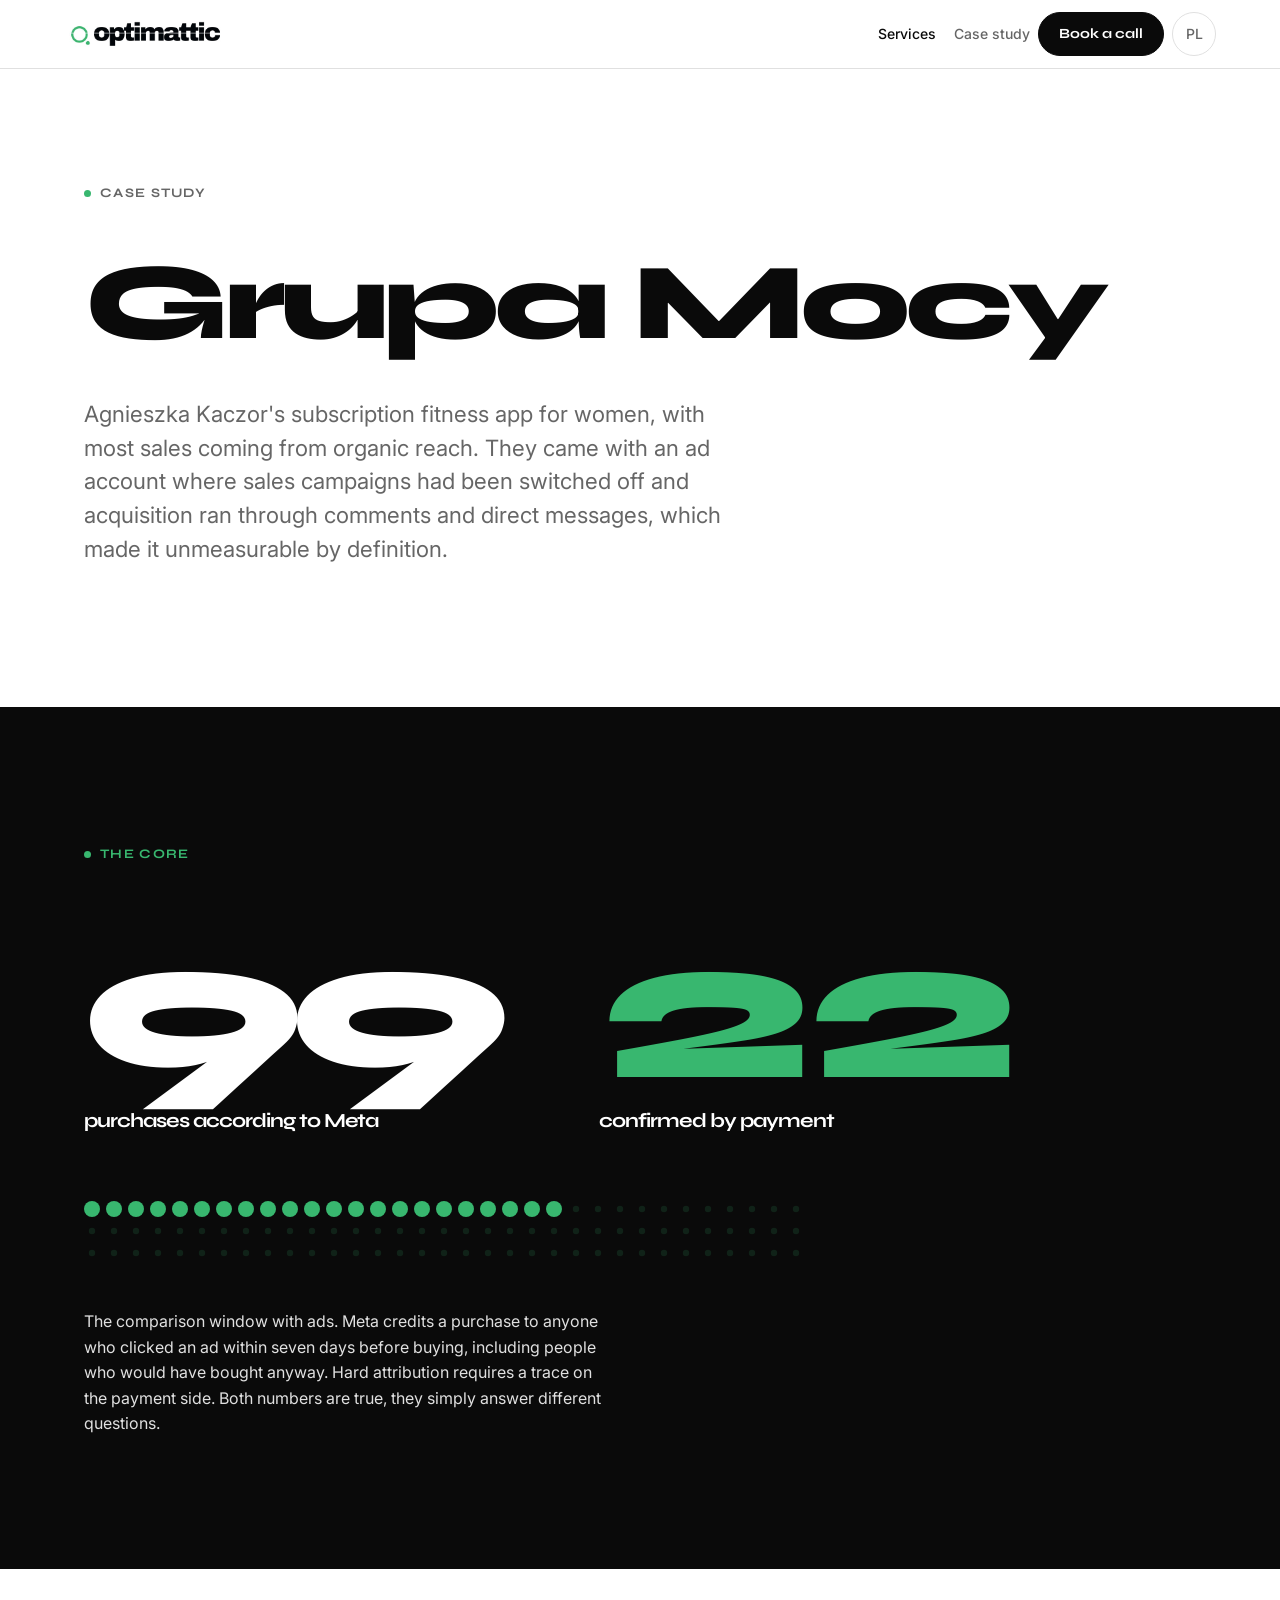
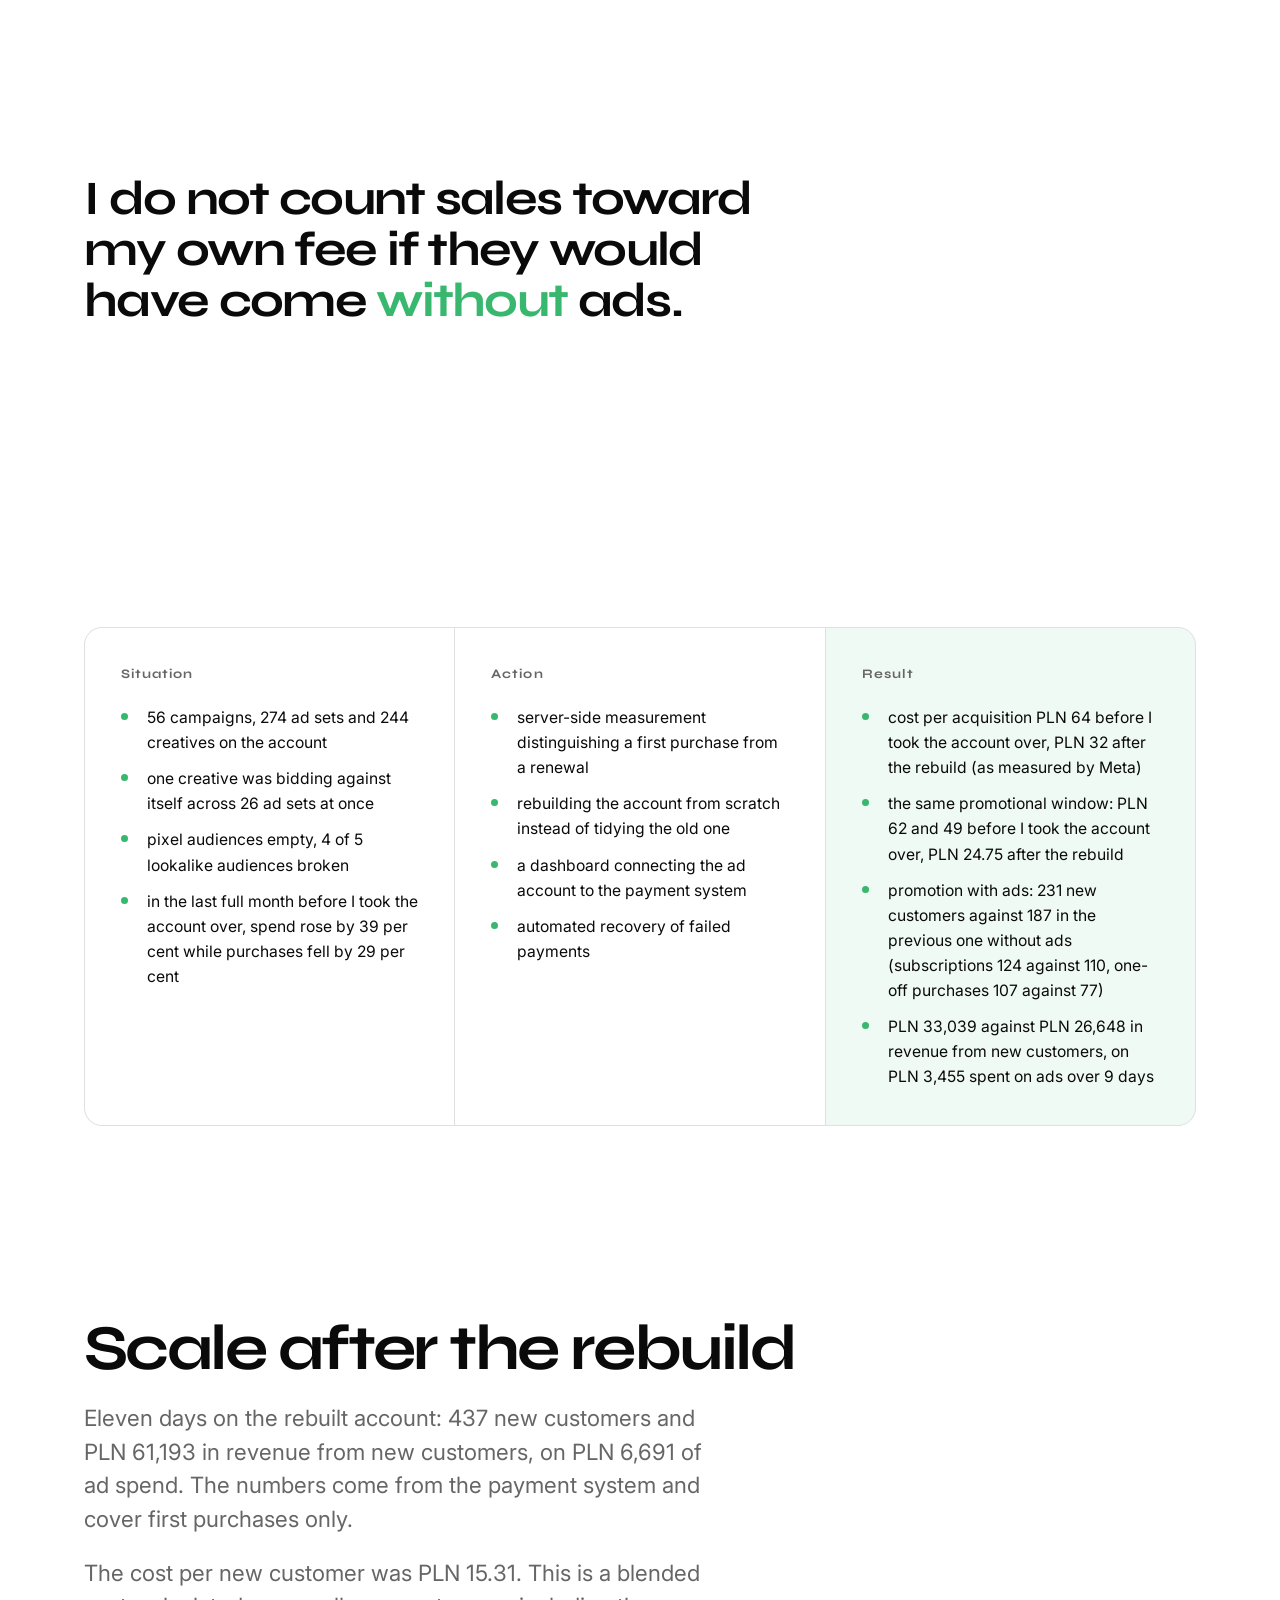
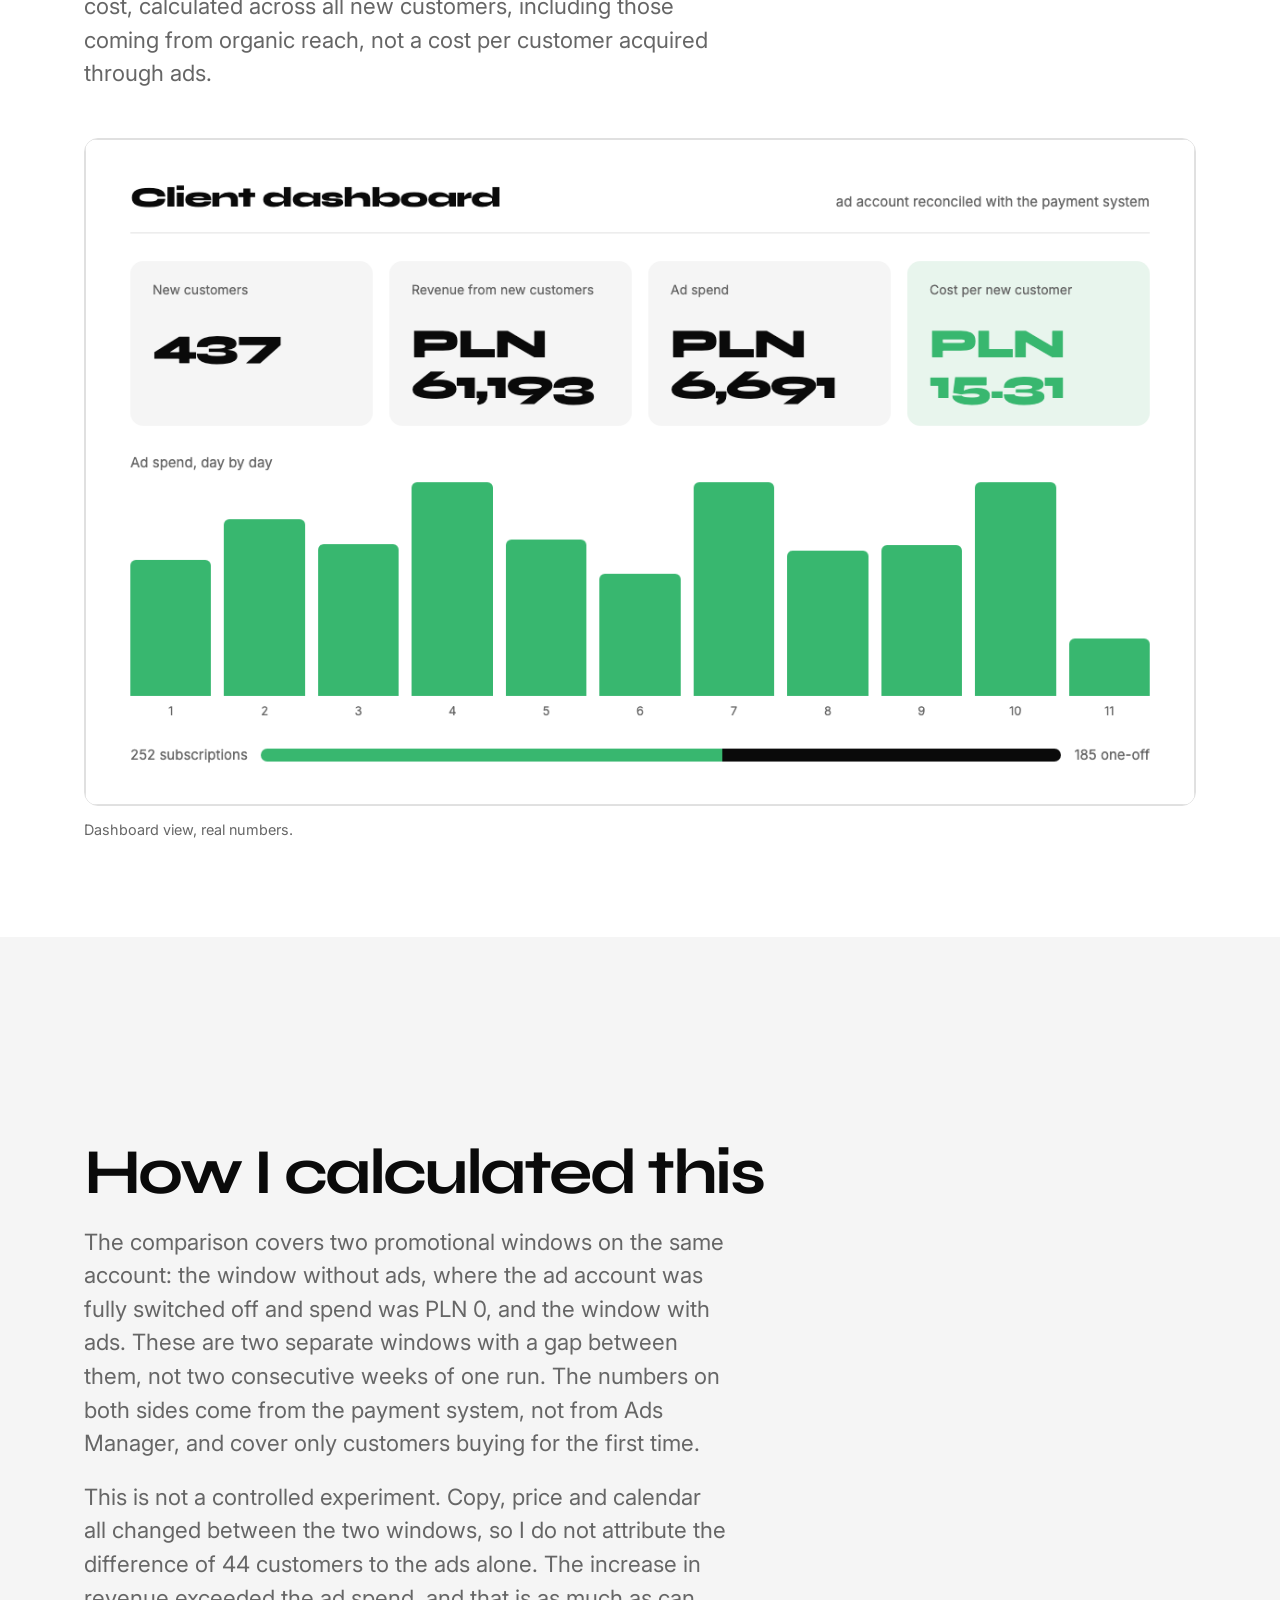
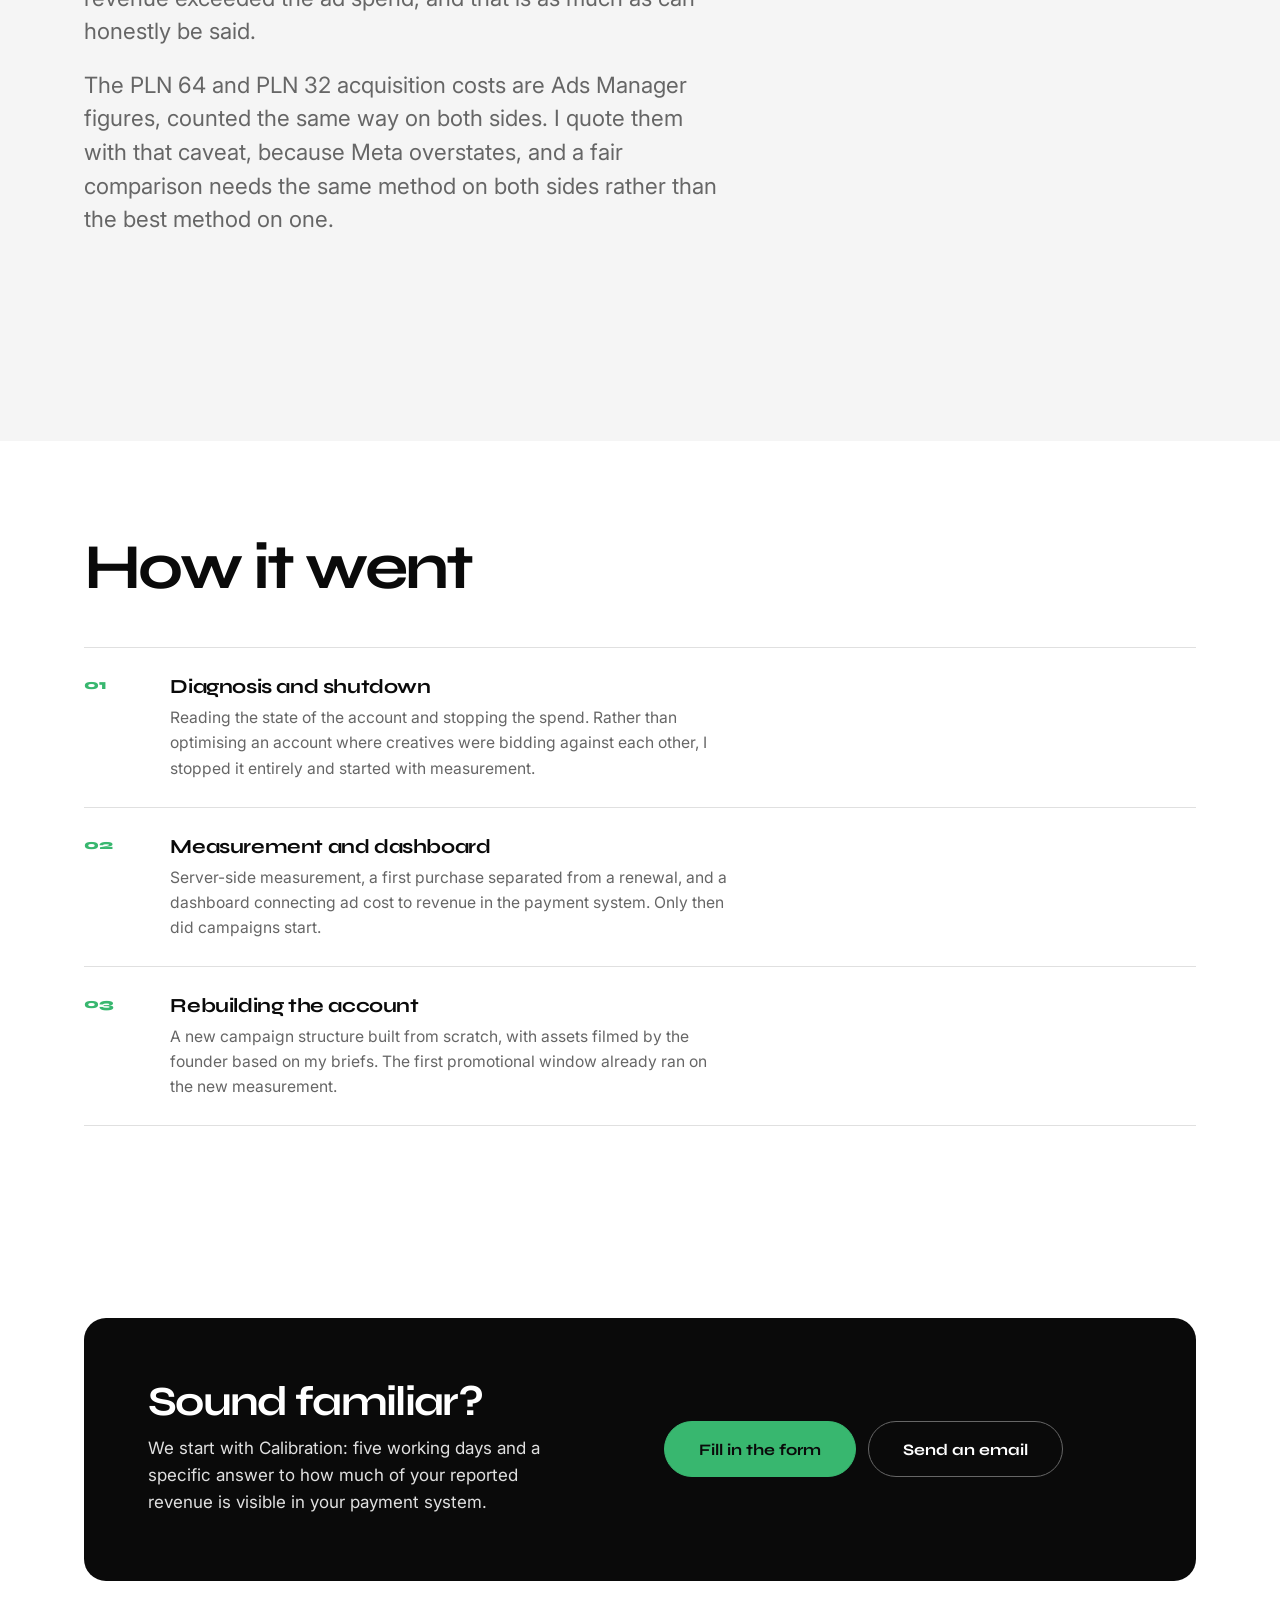
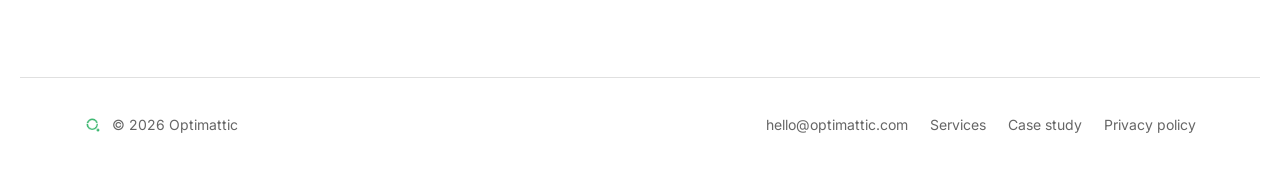
==== case-en.html @ 04482135 "Merge pull request #17 from lukiz5/feat/nawigacja-linki Linki oferty i case study w nawigacji" ====
<!DOCTYPE html>
<html lang="en">
<head>
<meta charset="UTF-8">
<meta name="viewport" content="width=device-width, initial-scale=1, viewport-fit=cover">
<title>Optimattic - case study: Grupa Mocy, Meta ads verified against payments</title>
<meta name="description" content="How measurement and the ad account were rebuilt at Grupa Mocy, and what changed in the numbers.">
<link rel="canonical" href="https://optimattic.com/case-en.html">
<link rel="alternate" hreflang="pl" href="https://optimattic.com/case.html">
<link rel="alternate" hreflang="en" href="https://optimattic.com/case-en.html">
<meta property="og:title" content="Case study: Grupa Mocy">
<meta property="og:description" content="Meta counts a purchase for anyone who clicked an ad within seven days. The budget is set on 99, the decisions on 22.">
<meta property="og:url" content="https://optimattic.com/case-en.html">
<meta property="og:type" content="article">
<meta property="og:image" content="https://optimattic.com/og-en.png">
<meta property="og:image:width" content="1200">
<meta property="og:image:height" content="630">
<meta name="twitter:card" content="summary_large_image">
<link rel="icon" type="image/png" href="favicon.png">
<link rel="apple-touch-icon" href="apple-touch-icon.png">
<link rel="preconnect" href="https://fonts.googleapis.com">
<link rel="preconnect" href="https://fonts.gstatic.com" crossorigin>
<link href="https://fonts.googleapis.com/css2?family=Syne:wght@700;800&family=Inter:wght@400;500&display=swap" rel="stylesheet">
<style>
:root{
  --black:#0A0A0A; --green:#38B76F; --mint:#E8F5ED; --mint-light:#F0FAF4;
  --gray:#666666; --gray-light:#F5F5F5; --white:#FFFFFF; --border:#E0E0E0;
  --pad:clamp(20px,5vw,80px); --max:1240px;
  --dense:clamp(56px,8vw,96px); --quiet:clamp(96px,16vw,220px);
  --ease:cubic-bezier(.22,.61,.36,1);
}
*,*::before,*::after{box-sizing:border-box}
html{scroll-behavior:smooth;-webkit-text-size-adjust:100%}
@media (prefers-reduced-motion:reduce){html{scroll-behavior:auto}}
body{margin:0;background:var(--white);color:var(--black);font-family:'Inter',system-ui,sans-serif;
  font-size:17px;line-height:1.6;-webkit-font-smoothing:antialiased;overflow-x:hidden}
img{max-width:100%;height:auto;display:block}
h1,h2,h3{font-family:'Syne',sans-serif;margin:0;letter-spacing:-.04em}
p,ul,ol{margin:0}
::selection{background:var(--mint)}
:focus-visible{outline:2px solid var(--green);outline-offset:3px;border-radius:2px}
.skip{position:absolute;left:-9999px;top:0;background:var(--black);color:var(--white);padding:12px 20px;z-index:100}
.skip:focus{left:8px;top:8px}

/* ---------- type scale (3 steps only) ---------- */
.t-display{font-family:'Syne',sans-serif;font-weight:800;font-size:clamp(2rem,calc((100vw - 2*var(--pad))/9.9),6.8rem);line-height:.86;letter-spacing:-.05em;overflow-wrap:break-word}
.t-head{font-family:'Syne',sans-serif;font-weight:700;font-size:clamp(2rem,6vw,4rem);line-height:.98;letter-spacing:-.04em}
.t-sub{font-family:'Syne',sans-serif;font-weight:700;font-size:1.25rem;line-height:1.25;letter-spacing:-.02em}
.lead{font-size:clamp(1.1rem,2.4vw,1.4rem);line-height:1.5;max-width:46ch;text-wrap:pretty}
.muted{color:var(--gray)}
.eyebrow{display:inline-flex;align-items:center;gap:9px;font-family:'Syne',sans-serif;font-size:13px;
  font-weight:700;letter-spacing:.1em;text-transform:uppercase;color:var(--gray)}
.eyebrow::before{content:'';width:7px;height:7px;border-radius:50%;background:var(--green);flex:none}

/* ---------- layout ---------- */
.wrap{max-width:var(--max);margin:0 auto;padding-left:var(--pad);padding-right:var(--pad)}
.dense{padding-top:var(--dense);padding-bottom:var(--dense)}
.quiet{padding-top:var(--quiet);padding-bottom:var(--quiet)}
.band-gray{background:var(--gray-light)}
.grid-3{display:grid;gap:1px;background:var(--border);border:1px solid var(--border);border-radius:18px;overflow:hidden;
  grid-template-columns:repeat(auto-fit,minmax(min(100%,280px),1fr))}
.grid-3>*{background:var(--white);padding:clamp(24px,3.2vw,36px)}
.split{display:grid;gap:clamp(32px,6vw,80px);grid-template-columns:repeat(auto-fit,minmax(min(100%,320px),1fr));align-items:start}

/* ---------- nav ---------- */
.nav{position:sticky;top:0;z-index:60;display:flex;align-items:center;justify-content:space-between;gap:12px;
  padding:12px var(--pad);background:rgba(255,255,255,.92);backdrop-filter:blur(6px);border-bottom:1px solid var(--border)}
.nav img{height:26px;width:auto}
.nav__right{display:flex;align-items:center;gap:8px}
.nav__links{display:flex;align-items:center;gap:18px}
.nav__link{color:var(--black);text-decoration:none;font-size:14px;font-weight:500;white-space:nowrap}
.nav__link[aria-current="page"]{color:var(--gray)}
.lang{display:inline-flex;align-items:center;justify-content:center;height:44px;min-width:44px;padding:0 12px;
  border:1px solid var(--border);border-radius:100px;color:var(--gray);text-decoration:none;font-size:14px;font-weight:500;
  transition:transform .25s var(--ease),opacity .25s var(--ease)}
.lang:hover{color:var(--black);transform:translateY(-1px)}

/* ---------- buttons (one motion pattern: translateY + opacity) ---------- */
.btn{display:inline-flex;align-items:center;justify-content:center;height:56px;padding:0 34px;border:1px solid var(--black);
  border-radius:100px;background:var(--black);color:var(--white);text-decoration:none;cursor:pointer;
  font-family:'Syne',sans-serif;font-weight:700;font-size:16px;
  transition:transform .25s var(--ease),opacity .25s var(--ease),background-color .25s var(--ease),border-color .25s var(--ease),color .25s var(--ease)}
.btn:hover{background:var(--green);border-color:var(--green);color:var(--black);transform:translateY(-2px)}
.btn:active{transform:translateY(0)}
.btn--sm{height:44px;padding:0 20px;font-size:14px}
.btn--ghost{background:transparent;color:var(--black);border-color:var(--border)}
.btn--ghost:hover{background:transparent;color:var(--black);border-color:var(--black)}
.btn--onDark{background:var(--green);border-color:var(--green);color:var(--black)}
.btn--onDark:hover{background:var(--white);border-color:var(--white);color:var(--black)}
.btn--outlineDark{background:transparent;color:var(--white);border-color:var(--gray)}
.btn--outlineDark:hover{background:transparent;color:var(--white);border-color:var(--white)}
.btn-row{display:flex;flex-wrap:wrap;gap:12px}
.textlink{display:inline-flex;align-items:center;gap:8px;color:var(--black);text-decoration:none;font-family:'Syne',sans-serif;
  font-weight:700;font-size:15px;border-bottom:2px solid var(--green);padding-bottom:3px;
  transition:transform .25s var(--ease),opacity .25s var(--ease)}
.textlink:hover{transform:translateY(-2px)}
.textlink--onDark{color:var(--white)}

/* ---------- hero ---------- */
.hero{padding-top:clamp(40px,8.5vw,110px);padding-bottom:clamp(38px,7vw,96px)}
.hero .eyebrow{margin-bottom:clamp(28px,5vw,52px)}
.hero h1{max-width:13ch;margin-bottom:clamp(28px,5vw,48px)}
.hero h1 em{font-style:normal;color:var(--green)}
.hero .lead{margin-bottom:clamp(32px,5vw,52px)}

/* ---------- SIGNATURE MOMENT ---------- */
.signal{background:var(--black);color:var(--white);padding-top:clamp(72px,11vw,132px);padding-bottom:clamp(72px,11vw,132px)}
.signal__eyebrow{margin-bottom:clamp(36px,6vw,64px);color:var(--green)}
.signal__row{display:grid;grid-template-columns:1fr;gap:clamp(28px,5vw,56px);align-items:end;margin-bottom:clamp(40px,6vw,64px)}
@media (min-width:760px){.signal__row{grid-template-columns:auto auto;justify-content:start;gap:clamp(48px,8vw,120px)}}
.signal__row>span{display:block}
.signal__num{display:block;font-family:'Syne',sans-serif;font-weight:800;font-size:clamp(5rem,18vw,13rem);line-height:.78;letter-spacing:-.06em;
  font-variant-numeric:tabular-nums}
.signal__num--kept{color:var(--green)}
.signal__label{display:block;font-size:clamp(1rem,2.2vw,1.25rem);color:var(--white);margin-top:14px;max-width:20ch}
.signal__minus{font-family:'Syne',sans-serif;font-weight:700;font-size:clamp(1.5rem,4vw,2.5rem);color:var(--green);
  letter-spacing:-.03em;padding-bottom:clamp(8px,2vw,22px);white-space:nowrap}
.dots{display:grid;grid-template-columns:repeat(11,1fr);gap:clamp(6px,1.4vw,14px);max-width:640px;margin-bottom:clamp(32px,5vw,48px)}
@media (min-width:760px){.dots{grid-template-columns:repeat(33,1fr);gap:6px;max-width:720px}}
.dot{aspect-ratio:1;border-radius:50%;background:var(--green);
  transition:opacity .55s var(--ease),transform .55s var(--ease);transition-delay:calc(var(--i)*7ms)}
.dot--lost{opacity:.14;transform:scale(.4)}
.signal__note{color:var(--border);font-size:1rem;max-width:52ch}
/* JS start state - page without JS shows the end state */
.signal.is-armed .dot--lost{opacity:1;transform:scale(1)}
.signal.is-armed .signal__kept,.signal.is-armed .signal__minus{opacity:0;transform:translateY(10px)}
.signal__kept,.signal__minus{transition:opacity .5s var(--ease) .35s,transform .5s var(--ease) .35s}
@media (prefers-reduced-motion:reduce){
  .dot,.signal__kept,.signal__minus,.reveal{transition:none!important}
  .signal.is-armed .dot--lost{opacity:.14;transform:scale(.4)}
  .signal.is-armed .signal__kept,.signal.is-armed .signal__minus{opacity:1;transform:none}
}

/* ---------- reveal (single pattern, whole page) ---------- */
.reveal{transition:opacity .5s var(--ease),transform .5s var(--ease)}
.js .reveal.is-armed{opacity:0;transform:translateY(14px)}

/* ---------- statement ---------- */
.statement{font-family:'Syne',sans-serif;font-weight:700;font-size:clamp(1.6rem,4.6vw,3rem);line-height:1.06;
  letter-spacing:-.035em;max-width:20ch}
.statement em{font-style:normal;color:var(--green)}

/* ---------- cards + lists ---------- */
.card__num{font-family:'Syne',sans-serif;font-weight:700;font-size:13px;color:var(--gray);margin-bottom:20px;letter-spacing:.08em}
.card .t-sub{margin-bottom:10px}
.card p{color:var(--gray);font-size:.98rem;margin-bottom:20px}
.card--mint{background:var(--mint-light)!important}
.list{list-style:none;padding:0;display:grid;gap:11px}
.list li{display:grid;grid-template-columns:15px 1fr;gap:11px;align-items:start;font-size:.98rem}
.list li::before{content:'';width:7px;height:7px;border-radius:50%;background:var(--green);margin-top:8px}
.list--muted li{color:var(--gray)}
.list--muted li::before{width:9px;height:1px;border-radius:0;background:var(--gray);margin-top:12px}
.list--lg li{font-size:1.05rem}

/* ---------- steps ---------- */
.steps{list-style:none;padding:0}
.steps li{display:grid;grid-template-columns:48px 1fr;gap:clamp(14px,3vw,40px);padding:26px 0;border-top:1px solid var(--border)}
.steps li:last-child{border-bottom:1px solid var(--border)}
.steps__num{font-family:'Syne',sans-serif;font-weight:800;font-size:14px;color:var(--green)}
.steps h3{margin-bottom:6px}
.steps p{color:var(--gray);font-size:.98rem;max-width:56ch}

/* ---------- form ---------- */
.form{display:grid;gap:18px;max-width:660px}
@media (min-width:720px){.form{grid-template-columns:1fr 1fr}.form .field--full,.form .form-foot{grid-column:1/-1}}
.field{display:grid;gap:8px}
.field label{font-family:'Syne',sans-serif;font-weight:700;font-size:14px}
.field input,.field select,.field textarea{width:100%;border:1px solid var(--border);border-radius:12px;background:var(--white);
  color:var(--black);font-family:'Inter',sans-serif;font-size:16px;
  transition:border-color .25s var(--ease),box-shadow .25s var(--ease)}
.field input,.field select{height:56px;padding:0 16px}
.field select{appearance:none;
  background-image:linear-gradient(45deg,transparent 50%,var(--black) 50%),linear-gradient(135deg,var(--black) 50%,transparent 50%);
  background-position:calc(100% - 21px) 25px,calc(100% - 16px) 25px;background-size:5px 5px,5px 5px;background-repeat:no-repeat}
.field textarea{padding:15px 16px;min-height:112px;resize:vertical}
.field input:focus,.field select:focus,.field textarea:focus{outline:none;border-color:var(--green);box-shadow:0 0 0 3px var(--mint)}
.form-foot{display:flex;flex-wrap:wrap;align-items:center;gap:16px}
.form-status{font-size:14px;color:var(--gray);margin:0}
.form-status.ok{color:var(--green)}
.form-status.err{color:var(--black);font-weight:500}

/* ---------- CTA band ---------- */
.cta{background:var(--black);color:var(--white);border-radius:22px;padding:clamp(32px,6vw,64px);
  display:grid;gap:clamp(24px,4vw,48px);grid-template-columns:repeat(auto-fit,minmax(min(100%,280px),1fr));align-items:center}
.cta p{color:var(--border);max-width:38ch}

/* ---------- footer ---------- */
.footer{border-top:1px solid var(--border);padding:36px var(--pad);display:flex;flex-wrap:wrap;gap:18px;
  justify-content:space-between;align-items:center;max-width:var(--max);margin:0 auto}
.footer__brand{display:flex;align-items:center;gap:10px}
.footer img{height:18px}
.footer span,.footer a{font-size:14px;color:var(--gray)}
.footer a{text-decoration:none;transition:transform .25s var(--ease),opacity .25s var(--ease)}
.footer a:hover{color:var(--black)}
.footer__links{display:flex;flex-wrap:wrap;gap:22px}

@media (max-width:600px){.btn{width:100%}.btn--sm,.btn-row .btn{width:auto}.form-foot .btn{width:100%}}
@media (max-width:600px){.nav{padding-left:12px;padding-right:12px;gap:6px}.nav img{height:24px}.nav__right{gap:6px}.nav__links{gap:12px}.nav__right>.btn--sm{display:none}}

/* ---------- fork (moment wyboru) ---------- */
.fork{position:relative}
.fork__stem{width:2px;height:44px;background:var(--border);margin:0 0 0 22px}
.fork__paths{display:grid;gap:24px;grid-template-columns:1fr}
.fork__path{position:relative;padding:26px 26px 26px 26px;border:1px solid var(--border);border-radius:18px;background:var(--white)}
.fork__path::before{content:'';position:absolute;left:22px;top:-24px;width:2px;height:24px;background:var(--border)}
.fork__path--b::before{background:var(--green)}
.fork__node{display:inline-flex;align-items:center;justify-content:center;width:34px;height:34px;border-radius:50%;
  background:var(--black);color:var(--white);font-family:'Syne',sans-serif;font-weight:800;font-size:14px;margin-bottom:16px}
.fork__path--b .fork__node{background:var(--green);color:var(--black)}
@media (min-width:820px){
  .fork__stem{margin:0 auto;height:56px}
  .fork__paths{grid-template-columns:1fr 1fr;gap:64px;position:relative}
  .fork__paths::before{content:'';position:absolute;top:-28px;left:25%;right:25%;height:2px;background:var(--border)}
  .fork__path{padding:34px}
  .fork__path::before{left:50%;transform:translateX(-50%);top:-28px;height:28px}
}
</style>
<script defer src="https://cloud.umami.is/script.js" data-website-id="dafa0028-72b2-44c8-8e10-4a8a624410fc"></script>
</head>
<body>
<a class="skip" href="#main">Skip to content</a>
<header class="nav">
  <a href="en.html" aria-label="Optimattic - home"><img src="logo.png" alt="Optimattic" width="500" height="80"></a>
  <div class="nav__right">
    <div class="nav__links"><a class="nav__link" href="marketing-en.html">Services</a><span class="nav__link" aria-current="page">Case study</span></div>
    <a class="btn btn--sm" href="marketing-en.html#kontakt">Book a call</a>
    <a class="lang" href="case.html" hreflang="pl" aria-label="Wersja polska">PL</a>
  </div>
</header>
<main id="main">

<section class="wrap hero">
  <p class="eyebrow">Case study</p>
  <h1 class="t-display">Grupa Mocy</h1>
  <p class="lead muted">Agnieszka Kaczor's subscription fitness app for women, with most sales coming from organic reach. They came with an ad account where sales campaigns had been switched off and acquisition ran through comments and direct messages, which made it unmeasurable by definition.</p>
</section>


<section class="signal" id="pomiar" aria-labelledby="signal-title">
  <div class="wrap">
    <div class="eyebrow signal__eyebrow">The core</div>
    <h2 id="signal-title" class="signal__row">
      <span>
        <span class="signal__num">99</span>
        <span class="signal__label">purchases according to Meta</span>
      </span>
      <span class="signal__kept">
        <span class="signal__num signal__num--kept">22</span>
        <span class="signal__label">confirmed by payment</span>
      </span>
    </h2>
    <div class="dots" role="img" aria-label="99 purchases according to Meta, of which 22 confirmed by payment"><span class="dot" style="--i:0"></span><span class="dot" style="--i:0"></span><span class="dot" style="--i:0"></span><span class="dot" style="--i:0"></span><span class="dot" style="--i:0"></span><span class="dot" style="--i:0"></span><span class="dot" style="--i:0"></span><span class="dot" style="--i:0"></span><span class="dot" style="--i:0"></span><span class="dot" style="--i:0"></span><span class="dot" style="--i:0"></span><span class="dot" style="--i:0"></span><span class="dot" style="--i:0"></span><span class="dot" style="--i:0"></span><span class="dot" style="--i:0"></span><span class="dot" style="--i:0"></span><span class="dot" style="--i:0"></span><span class="dot" style="--i:0"></span><span class="dot" style="--i:0"></span><span class="dot" style="--i:0"></span><span class="dot" style="--i:0"></span><span class="dot" style="--i:0"></span><span class="dot dot--lost" style="--i:0"></span><span class="dot dot--lost" style="--i:1"></span><span class="dot dot--lost" style="--i:2"></span><span class="dot dot--lost" style="--i:3"></span><span class="dot dot--lost" style="--i:4"></span><span class="dot dot--lost" style="--i:5"></span><span class="dot dot--lost" style="--i:6"></span><span class="dot dot--lost" style="--i:7"></span><span class="dot dot--lost" style="--i:8"></span><span class="dot dot--lost" style="--i:9"></span><span class="dot dot--lost" style="--i:10"></span><span class="dot dot--lost" style="--i:11"></span><span class="dot dot--lost" style="--i:12"></span><span class="dot dot--lost" style="--i:13"></span><span class="dot dot--lost" style="--i:14"></span><span class="dot dot--lost" style="--i:15"></span><span class="dot dot--lost" style="--i:16"></span><span class="dot dot--lost" style="--i:17"></span><span class="dot dot--lost" style="--i:18"></span><span class="dot dot--lost" style="--i:19"></span><span class="dot dot--lost" style="--i:20"></span><span class="dot dot--lost" style="--i:21"></span><span class="dot dot--lost" style="--i:22"></span><span class="dot dot--lost" style="--i:23"></span><span class="dot dot--lost" style="--i:24"></span><span class="dot dot--lost" style="--i:25"></span><span class="dot dot--lost" style="--i:26"></span><span class="dot dot--lost" style="--i:27"></span><span class="dot dot--lost" style="--i:28"></span><span class="dot dot--lost" style="--i:29"></span><span class="dot dot--lost" style="--i:30"></span><span class="dot dot--lost" style="--i:31"></span><span class="dot dot--lost" style="--i:32"></span><span class="dot dot--lost" style="--i:33"></span><span class="dot dot--lost" style="--i:34"></span><span class="dot dot--lost" style="--i:35"></span><span class="dot dot--lost" style="--i:36"></span><span class="dot dot--lost" style="--i:37"></span><span class="dot dot--lost" style="--i:38"></span><span class="dot dot--lost" style="--i:39"></span><span class="dot dot--lost" style="--i:40"></span><span class="dot dot--lost" style="--i:41"></span><span class="dot dot--lost" style="--i:42"></span><span class="dot dot--lost" style="--i:43"></span><span class="dot dot--lost" style="--i:44"></span><span class="dot dot--lost" style="--i:45"></span><span class="dot dot--lost" style="--i:46"></span><span class="dot dot--lost" style="--i:47"></span><span class="dot dot--lost" style="--i:48"></span><span class="dot dot--lost" style="--i:49"></span><span class="dot dot--lost" style="--i:50"></span><span class="dot dot--lost" style="--i:51"></span><span class="dot dot--lost" style="--i:52"></span><span class="dot dot--lost" style="--i:53"></span><span class="dot dot--lost" style="--i:54"></span><span class="dot dot--lost" style="--i:55"></span><span class="dot dot--lost" style="--i:56"></span><span class="dot dot--lost" style="--i:57"></span><span class="dot dot--lost" style="--i:58"></span><span class="dot dot--lost" style="--i:59"></span><span class="dot dot--lost" style="--i:60"></span><span class="dot dot--lost" style="--i:61"></span><span class="dot dot--lost" style="--i:62"></span><span class="dot dot--lost" style="--i:63"></span><span class="dot dot--lost" style="--i:64"></span><span class="dot dot--lost" style="--i:65"></span><span class="dot dot--lost" style="--i:66"></span><span class="dot dot--lost" style="--i:67"></span><span class="dot dot--lost" style="--i:68"></span><span class="dot dot--lost" style="--i:69"></span><span class="dot dot--lost" style="--i:70"></span><span class="dot dot--lost" style="--i:71"></span><span class="dot dot--lost" style="--i:72"></span><span class="dot dot--lost" style="--i:73"></span><span class="dot dot--lost" style="--i:74"></span><span class="dot dot--lost" style="--i:75"></span><span class="dot dot--lost" style="--i:76"></span></div>
    <p class="signal__note">The comparison window with ads. Meta credits a purchase to anyone who clicked an ad within seven days before buying, including people who would have bought anyway. Hard attribution requires a trace on the payment side. Both numbers are true, they simply answer different questions.</p>
  </div>
</section>

<section class="wrap quiet reveal">
  <p class="statement">I do not count sales toward my own fee if they would have come <em>without</em> ads.</p>
</section>

<section class="wrap dense reveal">
  <div class="grid-3">
    <div class="card"><div class="card__num">Situation</div><ul class="list"><li>56 campaigns, 274 ad sets and 244 creatives on the account</li><li>one creative was bidding against itself across 26 ad sets at once</li><li>pixel audiences empty, 4 of 5 lookalike audiences broken</li><li>in the last full month before I took the account over, spend rose by 39 per cent while purchases fell by 29 per cent</li></ul></div>
    <div class="card"><div class="card__num">Action</div><ul class="list"><li>server-side measurement distinguishing a first purchase from a renewal</li><li>rebuilding the account from scratch instead of tidying the old one</li><li>a dashboard connecting the ad account to the payment system</li><li>automated recovery of failed payments</li></ul></div>
    <div class="card card--mint"><div class="card__num">Result</div><ul class="list"><li>cost per acquisition PLN 64 before I took the account over, PLN 32 after the rebuild (as measured by Meta)</li><li>the same promotional window: PLN 62 and 49 before I took the account over, PLN 24.75 after the rebuild</li><li>promotion with ads: 231 new customers against 187 in the previous one without ads (subscriptions 124 against 110, one-off purchases 107 against 77)</li><li>PLN 33,039 against PLN 26,648 in revenue from new customers, on PLN 3,455 spent on ads over 9 days</li></ul></div>
  </div>
</section>

<section class="wrap dense reveal">
  <h2 class="t-head" style="margin-bottom:20px">Scale after the rebuild</h2>
  <p class="lead muted">Eleven days on the rebuilt account: 437 new customers and PLN 61,193 in revenue from new customers, on PLN 6,691 of ad spend. The numbers come from the payment system and cover first purchases only.</p>
  <p class="lead muted" style="margin-top:20px">The cost per new customer was PLN 15.31. This is a blended cost, calculated across all new customers, including those coming from organic reach, not a cost per customer acquired through ads.</p>
  <figure style="margin:clamp(32px,5vw,48px) 0 0">
    <img src="panel-en.png" alt="Dashboard reconciling ad spend with revenue in the payment system" width="1200" height="720" style="width:100%;height:auto;border-radius:14px;border:1px solid var(--border)">
    <figcaption class="muted" style="font-size:.9rem;margin-top:12px">Dashboard view, real numbers.</figcaption>
  </figure>
</section>

<section class="band-gray">
  <div class="wrap quiet reveal">
    <h2 class="t-head" style="margin-bottom:20px">How I calculated this</h2>
    <p class="lead muted">The comparison covers two promotional windows on the same account: the window without ads, where the ad account was fully switched off and spend was PLN 0, and the window with ads. These are two separate windows with a gap between them, not two consecutive weeks of one run. The numbers on both sides come from the payment system, not from Ads Manager, and cover only customers buying for the first time.</p>
    <p class="lead muted" style="margin-top:20px">This is not a controlled experiment. Copy, price and calendar all changed between the two windows, so I do not attribute the difference of 44 customers to the ads alone. The increase in revenue exceeded the ad spend, and that is as much as can honestly be said.</p>
    <p class="lead muted" style="margin-top:20px">The PLN 64 and PLN 32 acquisition costs are Ads Manager figures, counted the same way on both sides. I quote them with that caveat, because Meta overstates, and a fair comparison needs the same method on both sides rather than the best method on one.</p>
  </div>
</section>

<section class="wrap dense reveal">
  <h2 class="t-head" style="margin-bottom:clamp(32px,5vw,48px)">How it went</h2>
  <ol class="steps">
    <li><span class="steps__num">01</span><div><h3 class="t-sub">Diagnosis and shutdown</h3><p>Reading the state of the account and stopping the spend. Rather than optimising an account where creatives were bidding against each other, I stopped it entirely and started with measurement.</p></div></li>
    <li><span class="steps__num">02</span><div><h3 class="t-sub">Measurement and dashboard</h3><p>Server-side measurement, a first purchase separated from a renewal, and a dashboard connecting ad cost to revenue in the payment system. Only then did campaigns start.</p></div></li>
    <li><span class="steps__num">03</span><div><h3 class="t-sub">Rebuilding the account</h3><p>A new campaign structure built from scratch, with assets filmed by the founder based on my briefs. The first promotional window already ran on the new measurement.</p></div></li>
  </ol>
</section>

<section class="wrap dense reveal">
  <div class="cta">
    <div>
      <h2 class="t-head" style="font-size:clamp(1.8rem,5vw,2.6rem);margin-bottom:12px">Sound familiar?</h2>
      <p>We start with Calibration: five working days and a specific answer to how much of your reported revenue is visible in your payment system.</p>
    </div>
    <div class="btn-row">
      <a class="btn btn--onDark" href="marketing-en.html#kontakt">Fill in the form</a>
      <a class="btn btn--outlineDark" href="mailto:hello@optimattic.com">Send an email</a>
    </div>
  </div>
</section>
</main>

<footer class="footer">
  <div class="footer__brand"><img src="favicon.png" alt="" width="18" height="18"><span>© 2026 Optimattic</span></div>
  <div class="footer__links">
    <a href="mailto:hello@optimattic.com">hello@optimattic.com</a>
    <a href="marketing-en.html">Services</a>
    <a href="case-en.html">Case study</a>
    <a href="polityka-prywatnosci-aplikacji.html">Privacy policy</a>
  </div>
</footer>
<script>
document.documentElement.classList.add('js');
(function(){
  var reduce = window.matchMedia('(prefers-reduced-motion: reduce)').matches;
  var targets = [].slice.call(document.querySelectorAll('.signal, .reveal'));
  if (!('IntersectionObserver' in window) || reduce) return;
  function disarm(el){ el.classList.remove('is-armed'); }
  targets.forEach(function(el){
    // only arm what is still below the fold; anything at or above the viewport stays final
    if (el.getBoundingClientRect().top > window.innerHeight * 0.9) el.classList.add('is-armed');
  });
  var io = new IntersectionObserver(function(entries){
    entries.forEach(function(e){
      if (e.isIntersecting || e.boundingClientRect.top < 0){ disarm(e.target); io.unobserve(e.target); }
    });
  }, { threshold: 0.2, rootMargin: '0px 0px -8% 0px' });
  targets.forEach(function(el){ io.observe(el); });
  // safety net: nothing may stay invisible (fast scroll, hash jump, restored scroll position)
  window.setTimeout(function(){ targets.forEach(disarm); }, 4000);
  window.addEventListener('hashchange', function(){ targets.forEach(disarm); });
})();
</script>
</body>
</html>
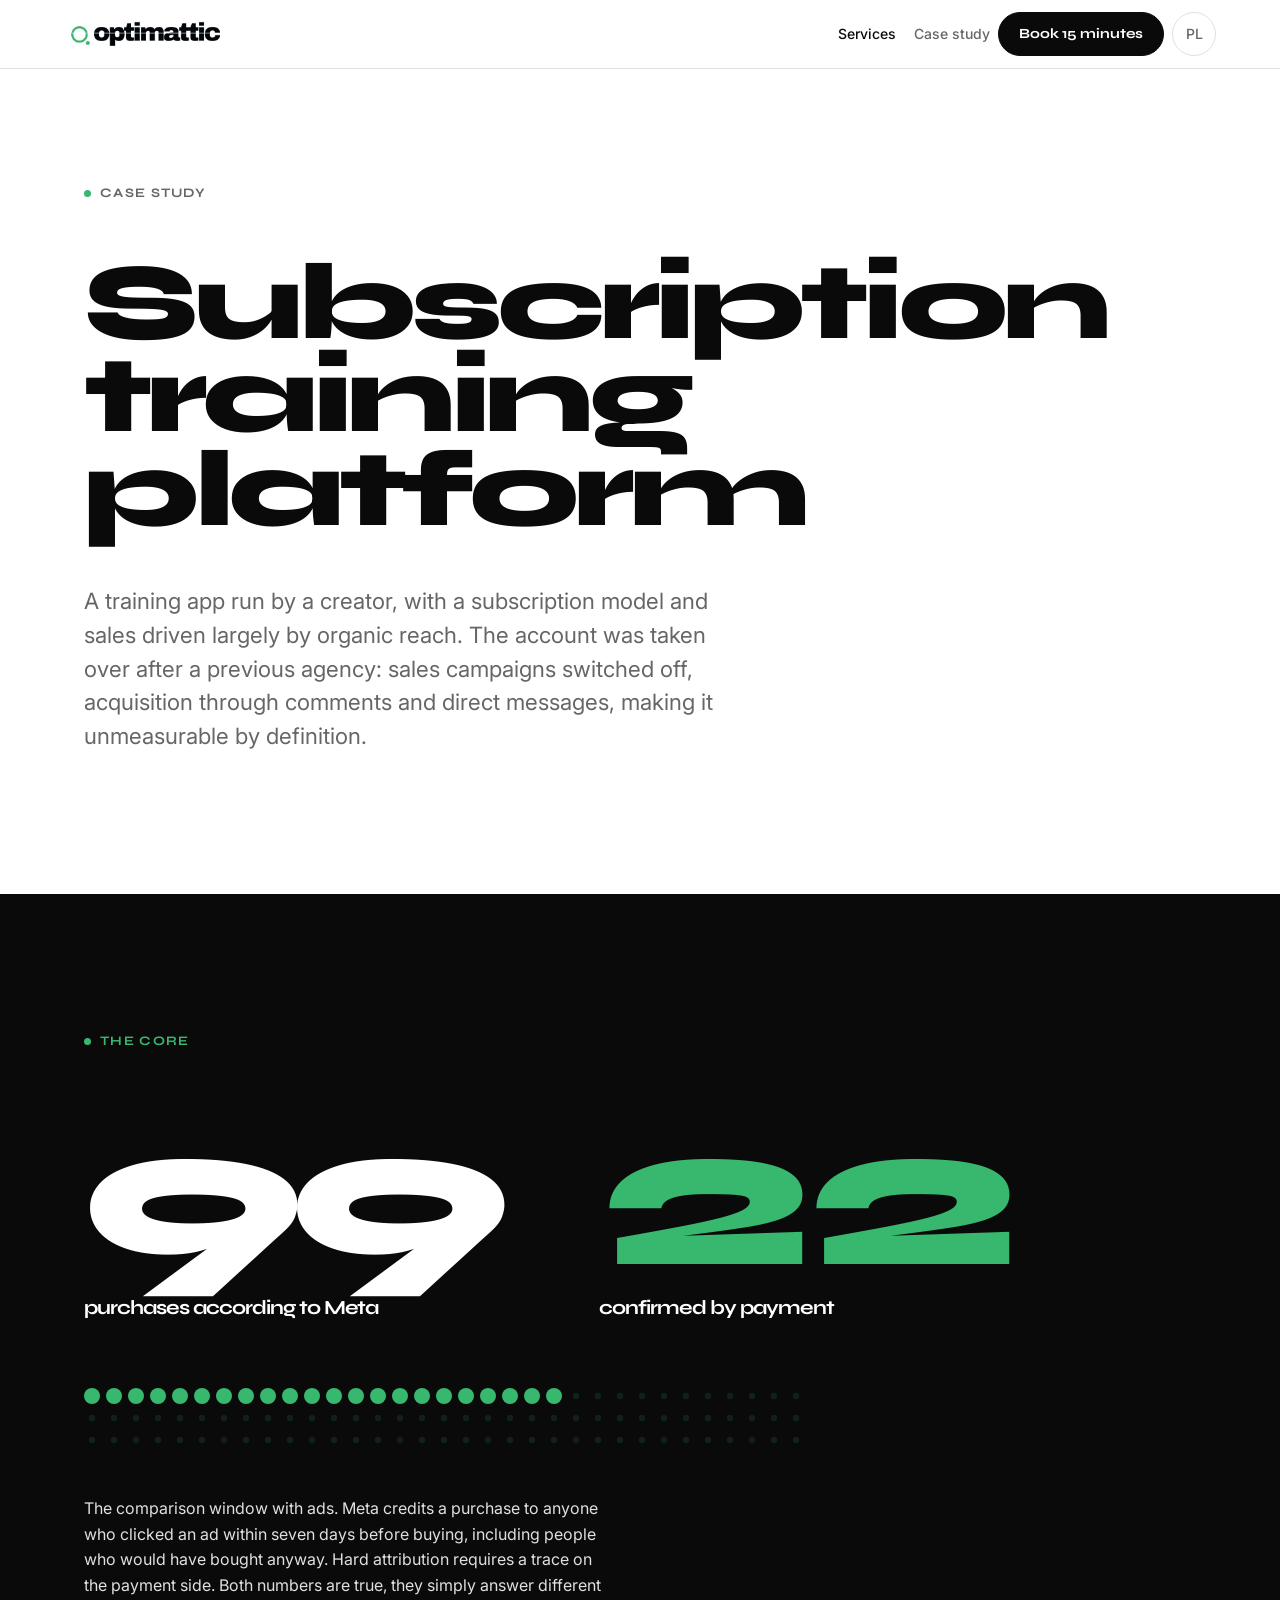
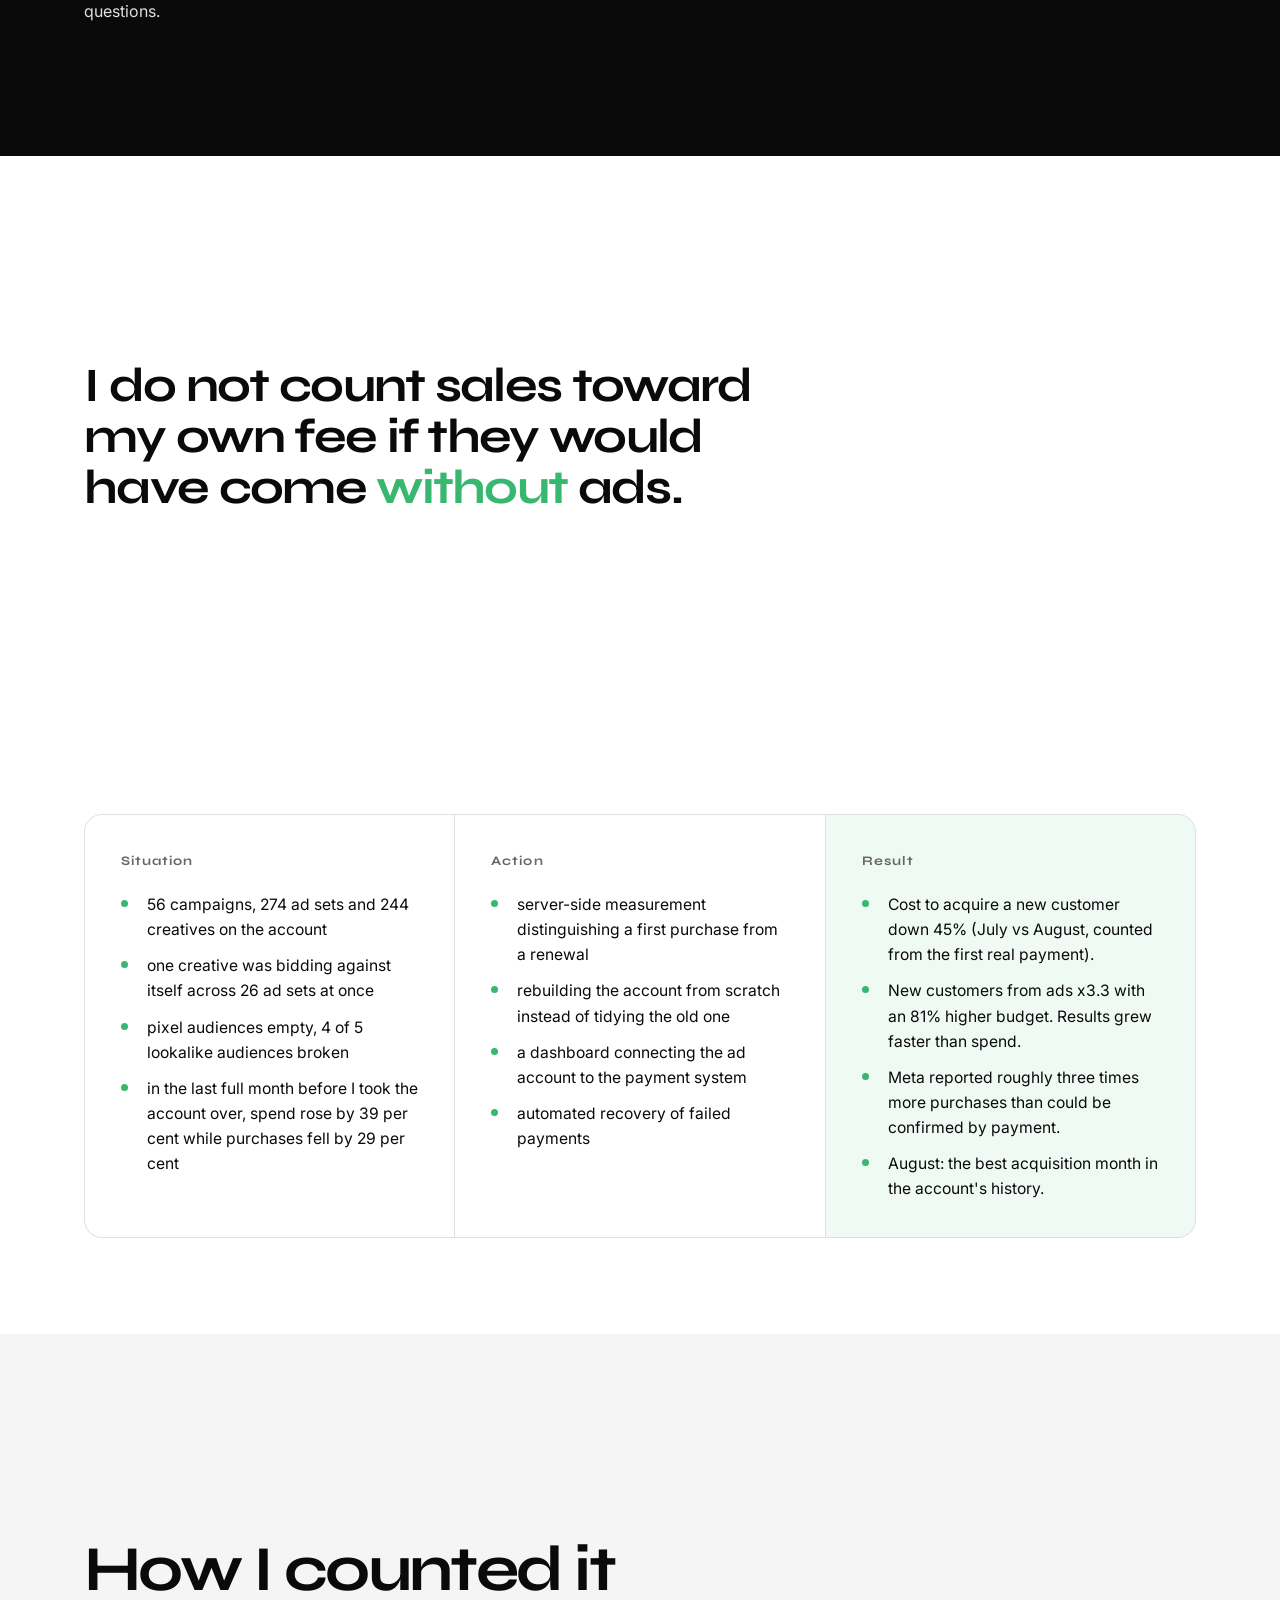
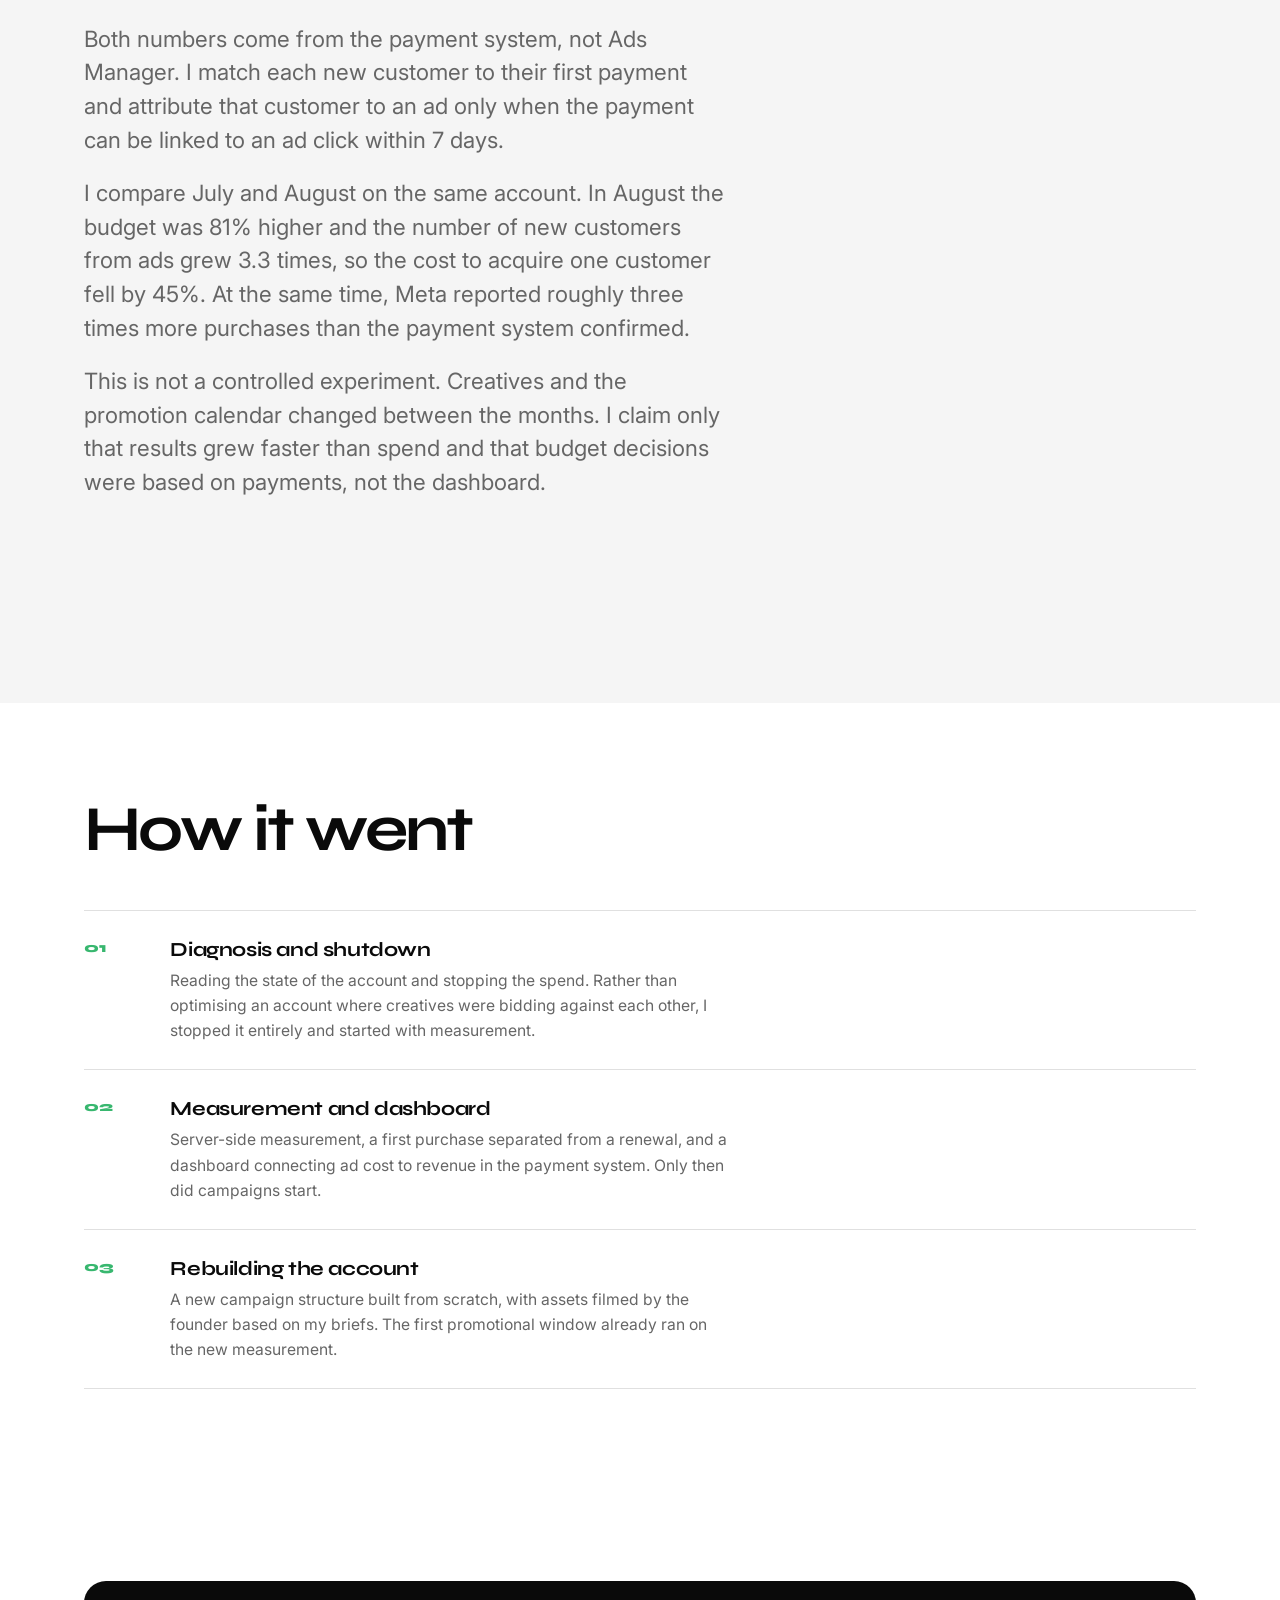
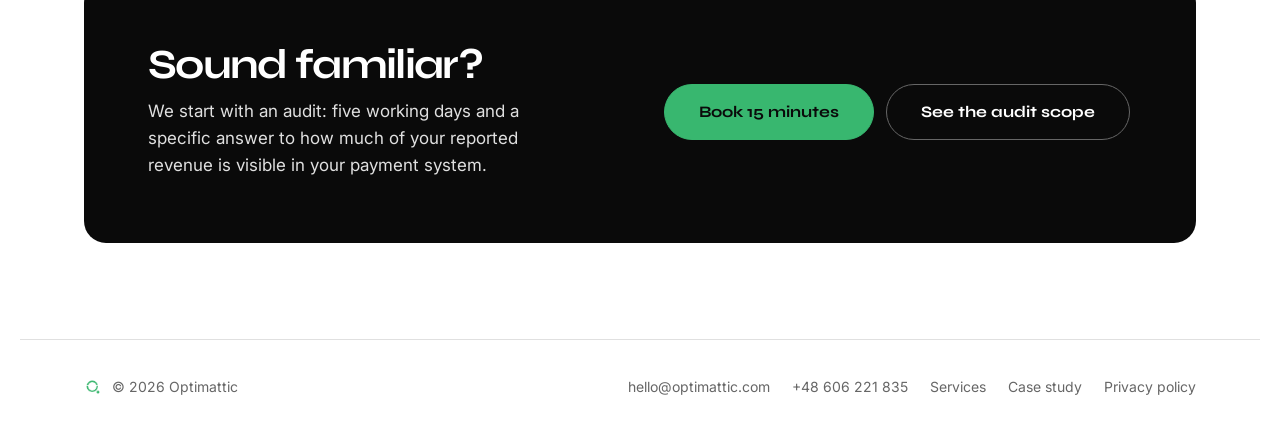
==== commit 1a1cbc55: "Audyt 2900: anonimizacja case, nowa oferta, FAQ, booking" ====
--- a/case-en.html
+++ b/case-en.html
@@ -3,12 +3,12 @@
 <head>
 <meta charset="UTF-8">
 <meta name="viewport" content="width=device-width, initial-scale=1, viewport-fit=cover">
-<title>Optimattic - case study: Grupa Mocy, Meta ads verified against payments</title>
-<meta name="description" content="How measurement and the ad account were rebuilt at Grupa Mocy, and what changed in the numbers.">
+<title>Optimattic - case study: subscription training platform</title>
+<meta name="description" content="Measurement and ad account rebuild for a subscription training platform: acquisition cost down 45%, new customers from ads x3.3 in two months.">
 <link rel="canonical" href="https://optimattic.com/case-en.html">
 <link rel="alternate" hreflang="pl" href="https://optimattic.com/case.html">
 <link rel="alternate" hreflang="en" href="https://optimattic.com/case-en.html">
-<meta property="og:title" content="Case study: Grupa Mocy">
+<meta property="og:title" content="Case study: subscription training platform">
 <meta property="og:description" content="Meta counts a purchase for anyone who clicked an ad within seven days. The budget is set on 99, the decisions on 22.">
 <meta property="og:url" content="https://optimattic.com/case-en.html">
 <meta property="og:type" content="article">
@@ -216,6 +216,7 @@
 }
 </style>
 <script defer src="https://cloud.umami.is/script.js" data-website-id="dafa0028-72b2-44c8-8e10-4a8a624410fc"></script>
+<script defer src="site.js"></script>
 </head>
 <body>
 <a class="skip" href="#main">Skip to content</a>
@@ -223,7 +224,7 @@
   <a href="en.html" aria-label="Optimattic - home"><img src="logo.png" alt="Optimattic" width="500" height="80"></a>
   <div class="nav__right">
     <div class="nav__links"><a class="nav__link" href="marketing-en.html">Services</a><span class="nav__link" aria-current="page">Case study</span></div>
-    <a class="btn btn--sm" href="marketing-en.html#kontakt">Book a call</a>
+    <a class="btn btn--sm" href="#" data-booking-url data-umami-event="booking-click" target="_blank" rel="noopener">Book 15 minutes</a>
     <a class="lang" href="case.html" hreflang="pl" aria-label="Wersja polska">PL</a>
   </div>
 </header>
@@ -231,8 +232,8 @@
 
 <section class="wrap hero">
   <p class="eyebrow">Case study</p>
-  <h1 class="t-display">Grupa Mocy</h1>
-  <p class="lead muted">Agnieszka Kaczor's subscription fitness app for women, with most sales coming from organic reach. They came with an ad account where sales campaigns had been switched off and acquisition ran through comments and direct messages, which made it unmeasurable by definition.</p>
+  <h1 class="t-display">Subscription training platform</h1>
+  <p class="lead muted">A training app run by a creator, with a subscription model and sales driven largely by organic reach. The account was taken over after a previous agency: sales campaigns switched off, acquisition through comments and direct messages, making it unmeasurable by definition.</p>
 </section>
 
 
@@ -262,26 +263,16 @@
   <div class="grid-3">
     <div class="card"><div class="card__num">Situation</div><ul class="list"><li>56 campaigns, 274 ad sets and 244 creatives on the account</li><li>one creative was bidding against itself across 26 ad sets at once</li><li>pixel audiences empty, 4 of 5 lookalike audiences broken</li><li>in the last full month before I took the account over, spend rose by 39 per cent while purchases fell by 29 per cent</li></ul></div>
     <div class="card"><div class="card__num">Action</div><ul class="list"><li>server-side measurement distinguishing a first purchase from a renewal</li><li>rebuilding the account from scratch instead of tidying the old one</li><li>a dashboard connecting the ad account to the payment system</li><li>automated recovery of failed payments</li></ul></div>
-    <div class="card card--mint"><div class="card__num">Result</div><ul class="list"><li>cost per acquisition PLN 64 before I took the account over, PLN 32 after the rebuild (as measured by Meta)</li><li>the same promotional window: PLN 62 and 49 before I took the account over, PLN 24.75 after the rebuild</li><li>promotion with ads: 231 new customers against 187 in the previous one without ads (subscriptions 124 against 110, one-off purchases 107 against 77)</li><li>PLN 33,039 against PLN 26,648 in revenue from new customers, on PLN 3,455 spent on ads over 9 days</li></ul></div>
-  </div>
-</section>
-
-<section class="wrap dense reveal">
-  <h2 class="t-head" style="margin-bottom:20px">Scale after the rebuild</h2>
-  <p class="lead muted">Eleven days on the rebuilt account: 437 new customers and PLN 61,193 in revenue from new customers, on PLN 6,691 of ad spend. The numbers come from the payment system and cover first purchases only.</p>
-  <p class="lead muted" style="margin-top:20px">The cost per new customer was PLN 15.31. This is a blended cost, calculated across all new customers, including those coming from organic reach, not a cost per customer acquired through ads.</p>
-  <figure style="margin:clamp(32px,5vw,48px) 0 0">
-    <img src="panel-en.png" alt="Dashboard reconciling ad spend with revenue in the payment system" width="1200" height="720" style="width:100%;height:auto;border-radius:14px;border:1px solid var(--border)">
-    <figcaption class="muted" style="font-size:.9rem;margin-top:12px">Dashboard view, real numbers.</figcaption>
-  </figure>
+    <div class="card card--mint"><div class="card__num">Result</div><ul class="list"><li>Cost to acquire a new customer down 45% (July vs August, counted from the first real payment).</li><li>New customers from ads x3.3 with an 81% higher budget. Results grew faster than spend.</li><li>Meta reported roughly three times more purchases than could be confirmed by payment.</li><li>August: the best acquisition month in the account's history.</li></ul></div>
+  </div>
 </section>
 
 <section class="band-gray">
   <div class="wrap quiet reveal">
-    <h2 class="t-head" style="margin-bottom:20px">How I calculated this</h2>
-    <p class="lead muted">The comparison covers two promotional windows on the same account: the window without ads, where the ad account was fully switched off and spend was PLN 0, and the window with ads. These are two separate windows with a gap between them, not two consecutive weeks of one run. The numbers on both sides come from the payment system, not from Ads Manager, and cover only customers buying for the first time.</p>
-    <p class="lead muted" style="margin-top:20px">This is not a controlled experiment. Copy, price and calendar all changed between the two windows, so I do not attribute the difference of 44 customers to the ads alone. The increase in revenue exceeded the ad spend, and that is as much as can honestly be said.</p>
-    <p class="lead muted" style="margin-top:20px">The PLN 64 and PLN 32 acquisition costs are Ads Manager figures, counted the same way on both sides. I quote them with that caveat, because Meta overstates, and a fair comparison needs the same method on both sides rather than the best method on one.</p>
+    <h2 class="t-head" style="margin-bottom:20px">How I counted it</h2>
+    <p class="lead muted">Both numbers come from the payment system, not Ads Manager. I match each new customer to their first payment and attribute that customer to an ad only when the payment can be linked to an ad click within 7 days.</p>
+    <p class="lead muted" style="margin-top:20px">I compare July and August on the same account. In August the budget was 81% higher and the number of new customers from ads grew 3.3 times, so the cost to acquire one customer fell by 45%. At the same time, Meta reported roughly three times more purchases than the payment system confirmed.</p>
+    <p class="lead muted" style="margin-top:20px">This is not a controlled experiment. Creatives and the promotion calendar changed between the months. I claim only that results grew faster than spend and that budget decisions were based on payments, not the dashboard.</p>
   </div>
 </section>
 
@@ -298,11 +289,11 @@
   <div class="cta">
     <div>
       <h2 class="t-head" style="font-size:clamp(1.8rem,5vw,2.6rem);margin-bottom:12px">Sound familiar?</h2>
-      <p>We start with Calibration: five working days and a specific answer to how much of your reported revenue is visible in your payment system.</p>
+      <p>We start with an audit: five working days and a specific answer to how much of your reported revenue is visible in your payment system.</p>
     </div>
     <div class="btn-row">
-      <a class="btn btn--onDark" href="marketing-en.html#kontakt">Fill in the form</a>
-      <a class="btn btn--outlineDark" href="mailto:hello@optimattic.com">Send an email</a>
+      <a class="btn btn--onDark" href="#" data-booking-url data-umami-event="booking-click" target="_blank" rel="noopener">Book 15 minutes</a>
+      <a class="btn btn--outlineDark" href="marketing-en.html#audyt" data-umami-event="audit-scope">See the audit scope</a>
     </div>
   </div>
 </section>
@@ -312,6 +303,7 @@
   <div class="footer__brand"><img src="favicon.png" alt="" width="18" height="18"><span>© 2026 Optimattic</span></div>
   <div class="footer__links">
     <a href="mailto:hello@optimattic.com">hello@optimattic.com</a>
+    <a href="tel:+48606221835">+48 606 221 835</a>
     <a href="marketing-en.html">Services</a>
     <a href="case-en.html">Case study</a>
     <a href="polityka-prywatnosci-aplikacji.html">Privacy policy</a>
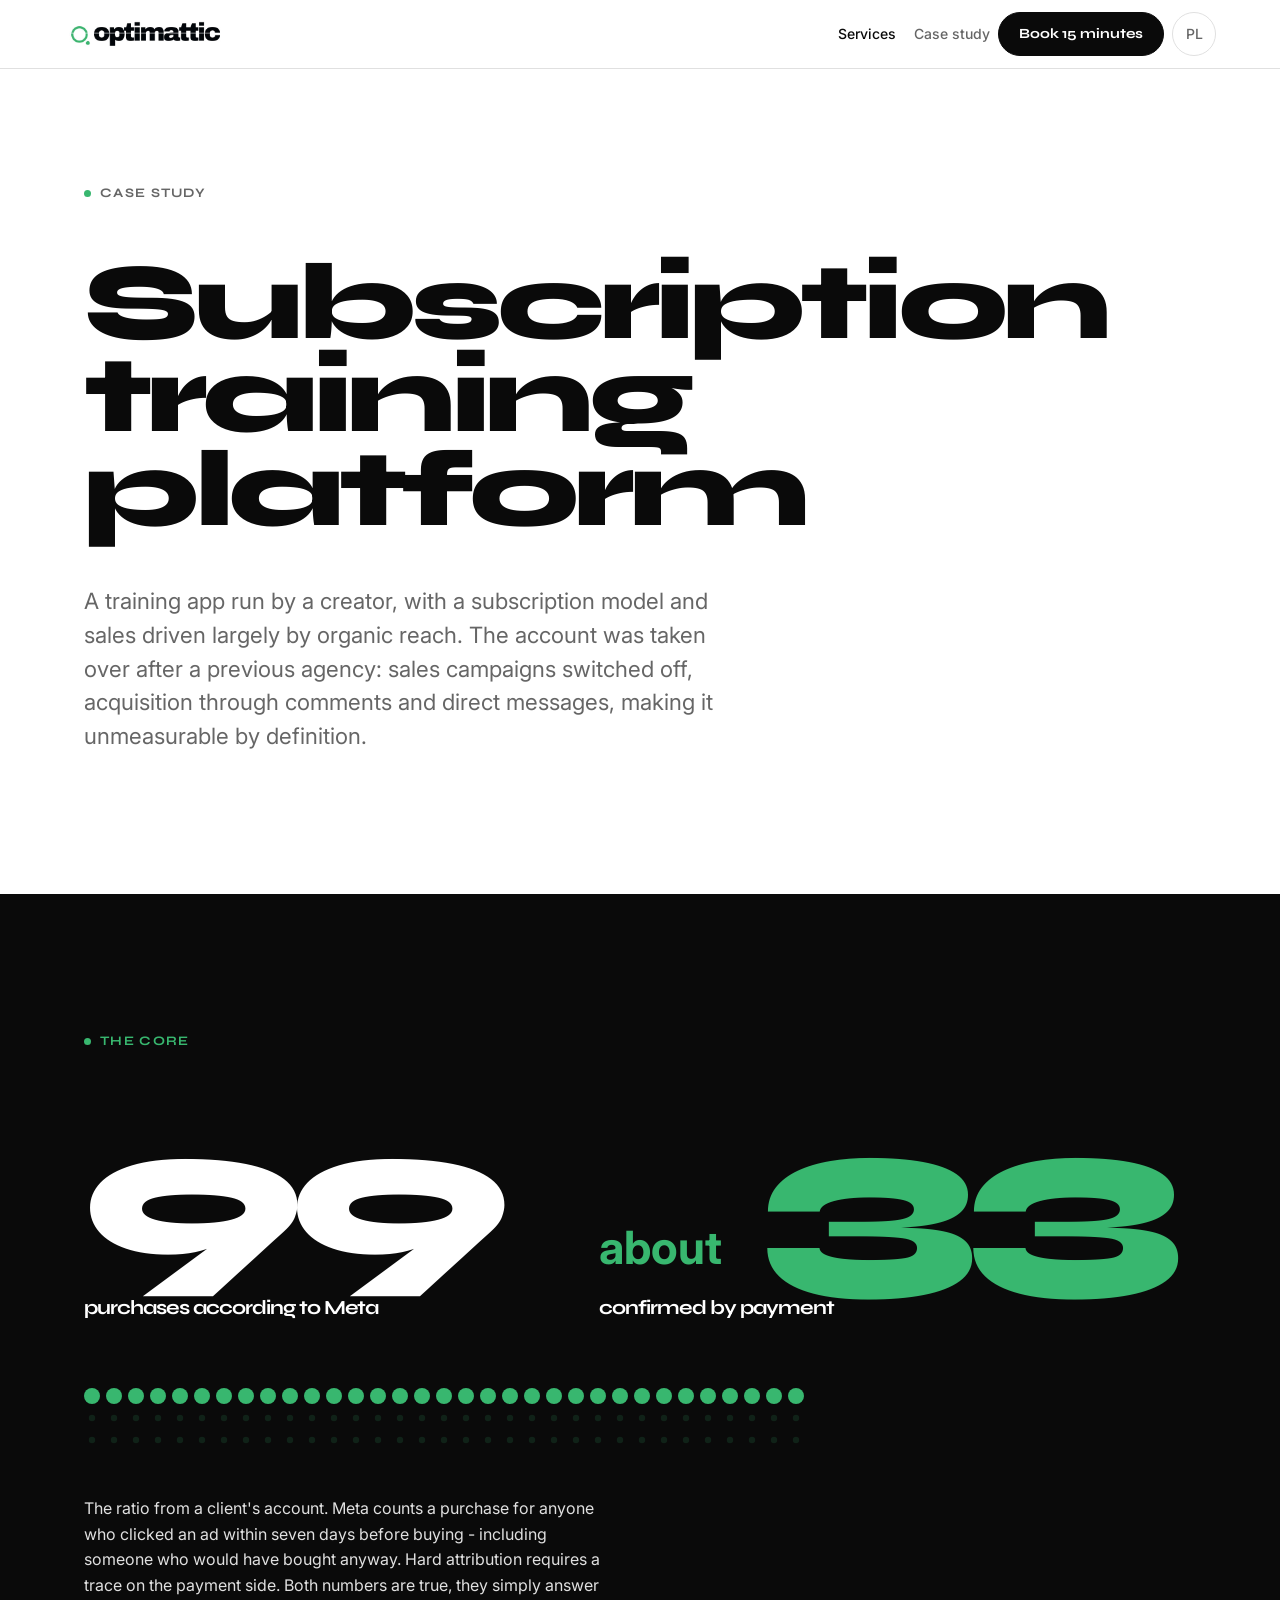
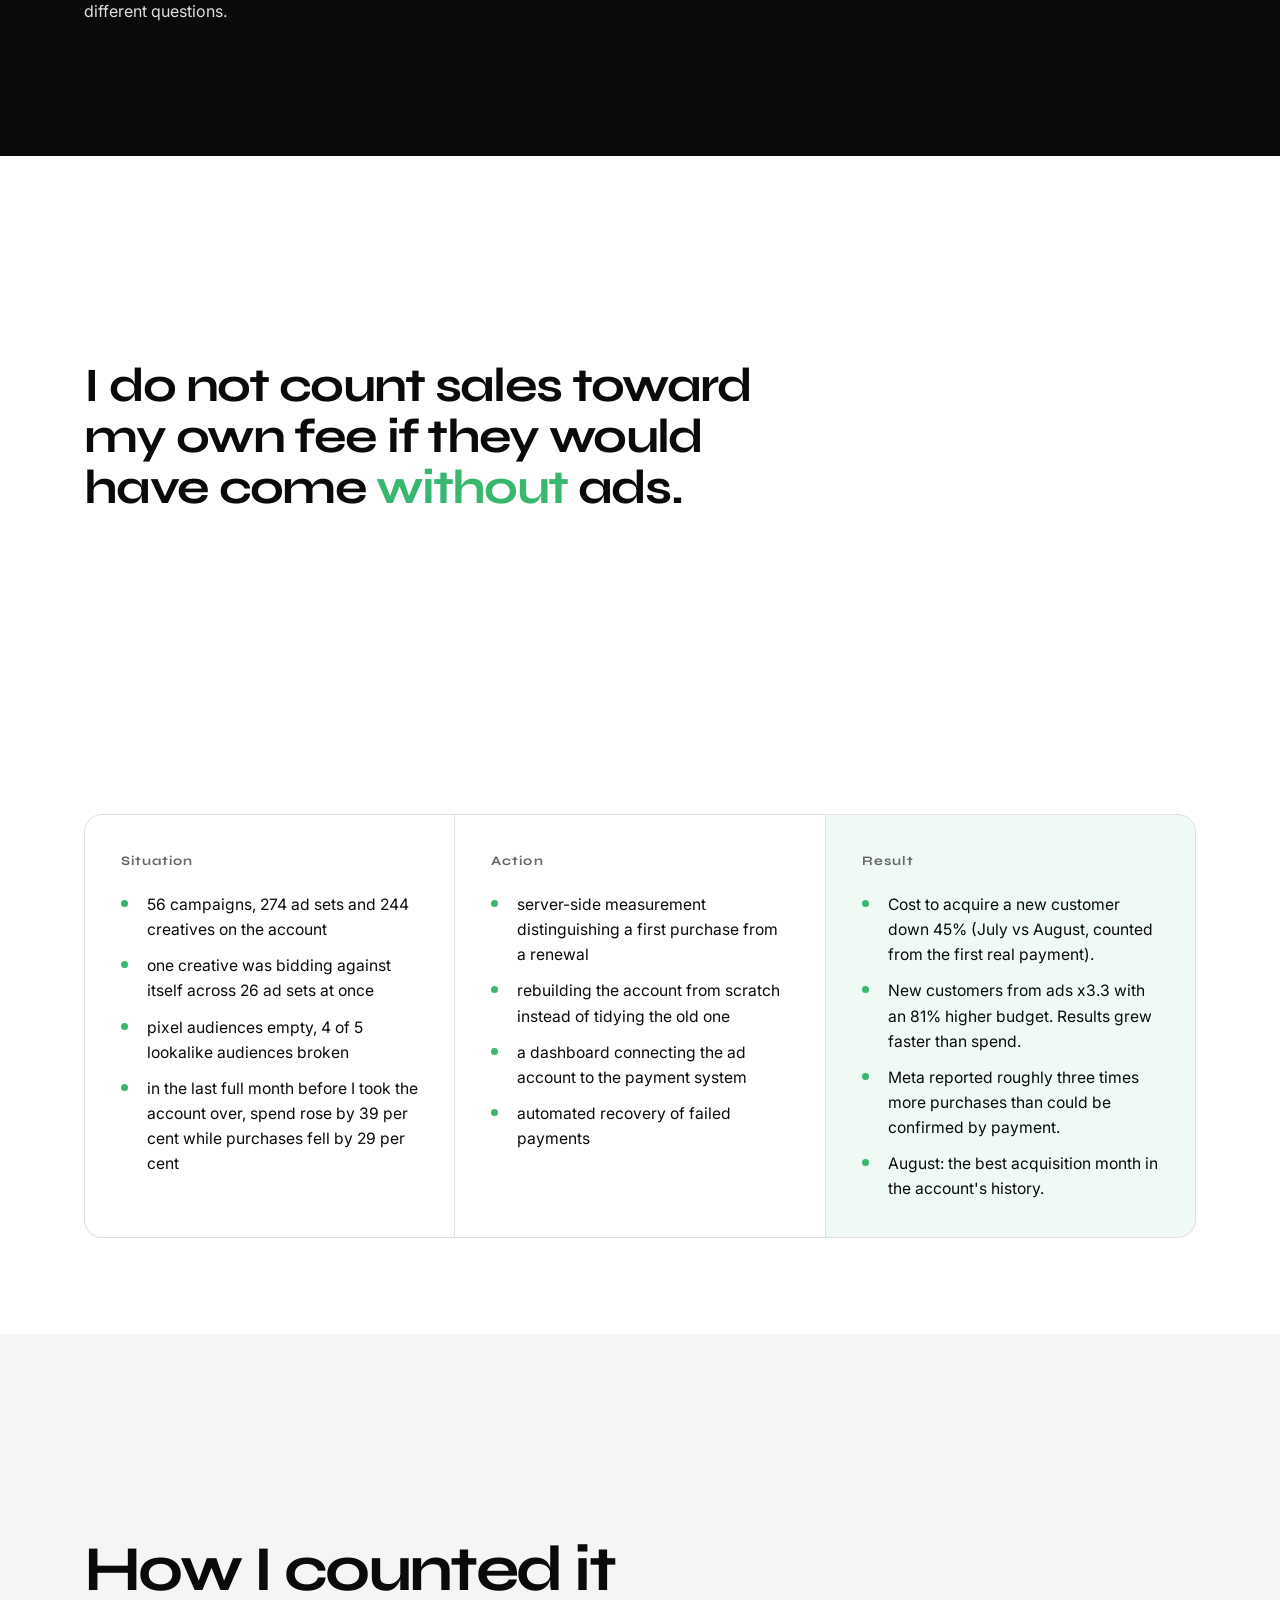
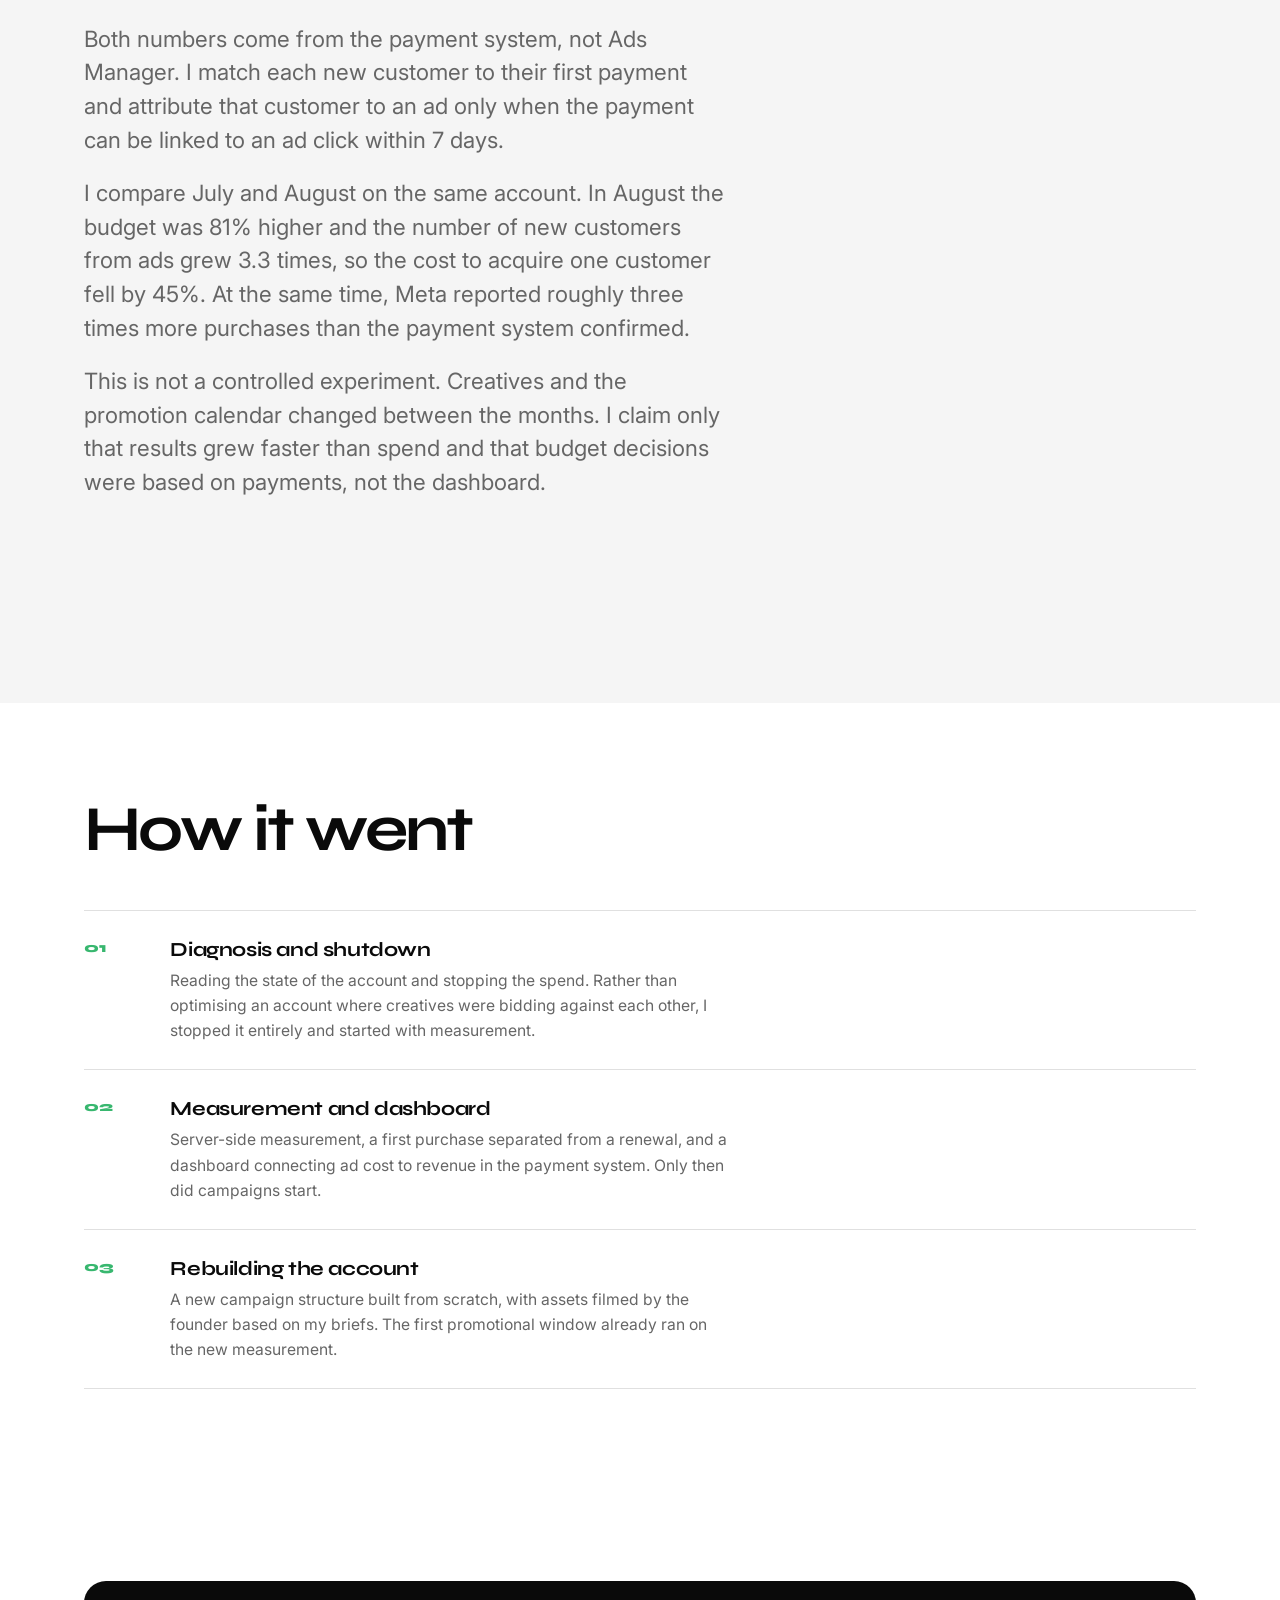
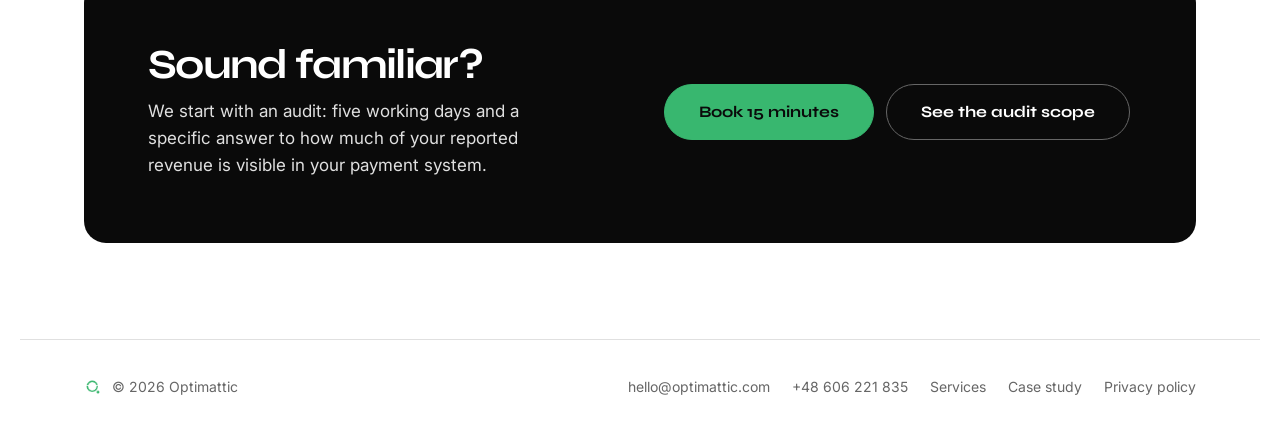
==== commit 25c7e0ba: "Liczby: jedna proporcja 3x w całym serwisie, link do kalendarza" ====
--- a/case-en.html
+++ b/case-en.html
@@ -9,7 +9,7 @@
 <link rel="alternate" hreflang="pl" href="https://optimattic.com/case.html">
 <link rel="alternate" hreflang="en" href="https://optimattic.com/case-en.html">
 <meta property="og:title" content="Case study: subscription training platform">
-<meta property="og:description" content="Meta counts a purchase for anyone who clicked an ad within seven days. The budget is set on 99, the decisions on 22.">
+<meta property="og:description" content="Meta counts a purchase for anyone who clicked an ad within seven days. For every three purchases Meta reports, one is confirmed by payment.">
 <meta property="og:url" content="https://optimattic.com/case-en.html">
 <meta property="og:type" content="article">
 <meta property="og:image" content="https://optimattic.com/og-en.png">
@@ -111,7 +111,8 @@
 .signal__row>span{display:block}
 .signal__num{display:block;font-family:'Syne',sans-serif;font-weight:800;font-size:clamp(5rem,18vw,13rem);line-height:.78;letter-spacing:-.06em;
   font-variant-numeric:tabular-nums}
-.signal__num--kept{color:var(--green)}
+.signal__num--kept{color:var(--green);display:flex;align-items:baseline;gap:.18em;white-space:nowrap}
+.signal__approx{font-family:'Inter',sans-serif;font-size:.22em;font-weight:700;letter-spacing:0}
 .signal__label{display:block;font-size:clamp(1rem,2.2vw,1.25rem);color:var(--white);margin-top:14px;max-width:20ch}
 .signal__minus{font-family:'Syne',sans-serif;font-weight:700;font-size:clamp(1.5rem,4vw,2.5rem);color:var(--green);
   letter-spacing:-.03em;padding-bottom:clamp(8px,2vw,22px);white-space:nowrap}
@@ -246,12 +247,12 @@
         <span class="signal__label">purchases according to Meta</span>
       </span>
       <span class="signal__kept">
-        <span class="signal__num signal__num--kept">22</span>
+        <span class="signal__num signal__num--kept"><span class="signal__approx">about</span>33</span>
         <span class="signal__label">confirmed by payment</span>
       </span>
     </h2>
-    <div class="dots" role="img" aria-label="99 purchases according to Meta, of which 22 confirmed by payment"><span class="dot" style="--i:0"></span><span class="dot" style="--i:0"></span><span class="dot" style="--i:0"></span><span class="dot" style="--i:0"></span><span class="dot" style="--i:0"></span><span class="dot" style="--i:0"></span><span class="dot" style="--i:0"></span><span class="dot" style="--i:0"></span><span class="dot" style="--i:0"></span><span class="dot" style="--i:0"></span><span class="dot" style="--i:0"></span><span class="dot" style="--i:0"></span><span class="dot" style="--i:0"></span><span class="dot" style="--i:0"></span><span class="dot" style="--i:0"></span><span class="dot" style="--i:0"></span><span class="dot" style="--i:0"></span><span class="dot" style="--i:0"></span><span class="dot" style="--i:0"></span><span class="dot" style="--i:0"></span><span class="dot" style="--i:0"></span><span class="dot" style="--i:0"></span><span class="dot dot--lost" style="--i:0"></span><span class="dot dot--lost" style="--i:1"></span><span class="dot dot--lost" style="--i:2"></span><span class="dot dot--lost" style="--i:3"></span><span class="dot dot--lost" style="--i:4"></span><span class="dot dot--lost" style="--i:5"></span><span class="dot dot--lost" style="--i:6"></span><span class="dot dot--lost" style="--i:7"></span><span class="dot dot--lost" style="--i:8"></span><span class="dot dot--lost" style="--i:9"></span><span class="dot dot--lost" style="--i:10"></span><span class="dot dot--lost" style="--i:11"></span><span class="dot dot--lost" style="--i:12"></span><span class="dot dot--lost" style="--i:13"></span><span class="dot dot--lost" style="--i:14"></span><span class="dot dot--lost" style="--i:15"></span><span class="dot dot--lost" style="--i:16"></span><span class="dot dot--lost" style="--i:17"></span><span class="dot dot--lost" style="--i:18"></span><span class="dot dot--lost" style="--i:19"></span><span class="dot dot--lost" style="--i:20"></span><span class="dot dot--lost" style="--i:21"></span><span class="dot dot--lost" style="--i:22"></span><span class="dot dot--lost" style="--i:23"></span><span class="dot dot--lost" style="--i:24"></span><span class="dot dot--lost" style="--i:25"></span><span class="dot dot--lost" style="--i:26"></span><span class="dot dot--lost" style="--i:27"></span><span class="dot dot--lost" style="--i:28"></span><span class="dot dot--lost" style="--i:29"></span><span class="dot dot--lost" style="--i:30"></span><span class="dot dot--lost" style="--i:31"></span><span class="dot dot--lost" style="--i:32"></span><span class="dot dot--lost" style="--i:33"></span><span class="dot dot--lost" style="--i:34"></span><span class="dot dot--lost" style="--i:35"></span><span class="dot dot--lost" style="--i:36"></span><span class="dot dot--lost" style="--i:37"></span><span class="dot dot--lost" style="--i:38"></span><span class="dot dot--lost" style="--i:39"></span><span class="dot dot--lost" style="--i:40"></span><span class="dot dot--lost" style="--i:41"></span><span class="dot dot--lost" style="--i:42"></span><span class="dot dot--lost" style="--i:43"></span><span class="dot dot--lost" style="--i:44"></span><span class="dot dot--lost" style="--i:45"></span><span class="dot dot--lost" style="--i:46"></span><span class="dot dot--lost" style="--i:47"></span><span class="dot dot--lost" style="--i:48"></span><span class="dot dot--lost" style="--i:49"></span><span class="dot dot--lost" style="--i:50"></span><span class="dot dot--lost" style="--i:51"></span><span class="dot dot--lost" style="--i:52"></span><span class="dot dot--lost" style="--i:53"></span><span class="dot dot--lost" style="--i:54"></span><span class="dot dot--lost" style="--i:55"></span><span class="dot dot--lost" style="--i:56"></span><span class="dot dot--lost" style="--i:57"></span><span class="dot dot--lost" style="--i:58"></span><span class="dot dot--lost" style="--i:59"></span><span class="dot dot--lost" style="--i:60"></span><span class="dot dot--lost" style="--i:61"></span><span class="dot dot--lost" style="--i:62"></span><span class="dot dot--lost" style="--i:63"></span><span class="dot dot--lost" style="--i:64"></span><span class="dot dot--lost" style="--i:65"></span><span class="dot dot--lost" style="--i:66"></span><span class="dot dot--lost" style="--i:67"></span><span class="dot dot--lost" style="--i:68"></span><span class="dot dot--lost" style="--i:69"></span><span class="dot dot--lost" style="--i:70"></span><span class="dot dot--lost" style="--i:71"></span><span class="dot dot--lost" style="--i:72"></span><span class="dot dot--lost" style="--i:73"></span><span class="dot dot--lost" style="--i:74"></span><span class="dot dot--lost" style="--i:75"></span><span class="dot dot--lost" style="--i:76"></span></div>
-    <p class="signal__note">The comparison window with ads. Meta credits a purchase to anyone who clicked an ad within seven days before buying, including people who would have bought anyway. Hard attribution requires a trace on the payment side. Both numbers are true, they simply answer different questions.</p>
+    <div class="dots" role="img" aria-label="99 purchases according to Meta, about 33 confirmed by payment"><span class="dot" style="--i:0"></span><span class="dot" style="--i:0"></span><span class="dot" style="--i:0"></span><span class="dot" style="--i:0"></span><span class="dot" style="--i:0"></span><span class="dot" style="--i:0"></span><span class="dot" style="--i:0"></span><span class="dot" style="--i:0"></span><span class="dot" style="--i:0"></span><span class="dot" style="--i:0"></span><span class="dot" style="--i:0"></span><span class="dot" style="--i:0"></span><span class="dot" style="--i:0"></span><span class="dot" style="--i:0"></span><span class="dot" style="--i:0"></span><span class="dot" style="--i:0"></span><span class="dot" style="--i:0"></span><span class="dot" style="--i:0"></span><span class="dot" style="--i:0"></span><span class="dot" style="--i:0"></span><span class="dot" style="--i:0"></span><span class="dot" style="--i:0"></span><span class="dot" style="--i:0"></span><span class="dot" style="--i:0"></span><span class="dot" style="--i:0"></span><span class="dot" style="--i:0"></span><span class="dot" style="--i:0"></span><span class="dot" style="--i:0"></span><span class="dot" style="--i:0"></span><span class="dot" style="--i:0"></span><span class="dot" style="--i:0"></span><span class="dot" style="--i:0"></span><span class="dot" style="--i:0"></span><span class="dot dot--lost" style="--i:0"></span><span class="dot dot--lost" style="--i:1"></span><span class="dot dot--lost" style="--i:2"></span><span class="dot dot--lost" style="--i:3"></span><span class="dot dot--lost" style="--i:4"></span><span class="dot dot--lost" style="--i:5"></span><span class="dot dot--lost" style="--i:6"></span><span class="dot dot--lost" style="--i:7"></span><span class="dot dot--lost" style="--i:8"></span><span class="dot dot--lost" style="--i:9"></span><span class="dot dot--lost" style="--i:10"></span><span class="dot dot--lost" style="--i:11"></span><span class="dot dot--lost" style="--i:12"></span><span class="dot dot--lost" style="--i:13"></span><span class="dot dot--lost" style="--i:14"></span><span class="dot dot--lost" style="--i:15"></span><span class="dot dot--lost" style="--i:16"></span><span class="dot dot--lost" style="--i:17"></span><span class="dot dot--lost" style="--i:18"></span><span class="dot dot--lost" style="--i:19"></span><span class="dot dot--lost" style="--i:20"></span><span class="dot dot--lost" style="--i:21"></span><span class="dot dot--lost" style="--i:22"></span><span class="dot dot--lost" style="--i:23"></span><span class="dot dot--lost" style="--i:24"></span><span class="dot dot--lost" style="--i:25"></span><span class="dot dot--lost" style="--i:26"></span><span class="dot dot--lost" style="--i:27"></span><span class="dot dot--lost" style="--i:28"></span><span class="dot dot--lost" style="--i:29"></span><span class="dot dot--lost" style="--i:30"></span><span class="dot dot--lost" style="--i:31"></span><span class="dot dot--lost" style="--i:32"></span><span class="dot dot--lost" style="--i:33"></span><span class="dot dot--lost" style="--i:34"></span><span class="dot dot--lost" style="--i:35"></span><span class="dot dot--lost" style="--i:36"></span><span class="dot dot--lost" style="--i:37"></span><span class="dot dot--lost" style="--i:38"></span><span class="dot dot--lost" style="--i:39"></span><span class="dot dot--lost" style="--i:40"></span><span class="dot dot--lost" style="--i:41"></span><span class="dot dot--lost" style="--i:42"></span><span class="dot dot--lost" style="--i:43"></span><span class="dot dot--lost" style="--i:44"></span><span class="dot dot--lost" style="--i:45"></span><span class="dot dot--lost" style="--i:46"></span><span class="dot dot--lost" style="--i:47"></span><span class="dot dot--lost" style="--i:48"></span><span class="dot dot--lost" style="--i:49"></span><span class="dot dot--lost" style="--i:50"></span><span class="dot dot--lost" style="--i:51"></span><span class="dot dot--lost" style="--i:52"></span><span class="dot dot--lost" style="--i:53"></span><span class="dot dot--lost" style="--i:54"></span><span class="dot dot--lost" style="--i:55"></span><span class="dot dot--lost" style="--i:56"></span><span class="dot dot--lost" style="--i:57"></span><span class="dot dot--lost" style="--i:58"></span><span class="dot dot--lost" style="--i:59"></span><span class="dot dot--lost" style="--i:60"></span><span class="dot dot--lost" style="--i:61"></span><span class="dot dot--lost" style="--i:62"></span><span class="dot dot--lost" style="--i:63"></span><span class="dot dot--lost" style="--i:64"></span><span class="dot dot--lost" style="--i:65"></span></div>
+    <p class="signal__note">The ratio from a client's account. Meta counts a purchase for anyone who clicked an ad within seven days before buying - including someone who would have bought anyway. Hard attribution requires a trace on the payment side. Both numbers are true, they simply answer different questions.</p>
   </div>
 </section>
 
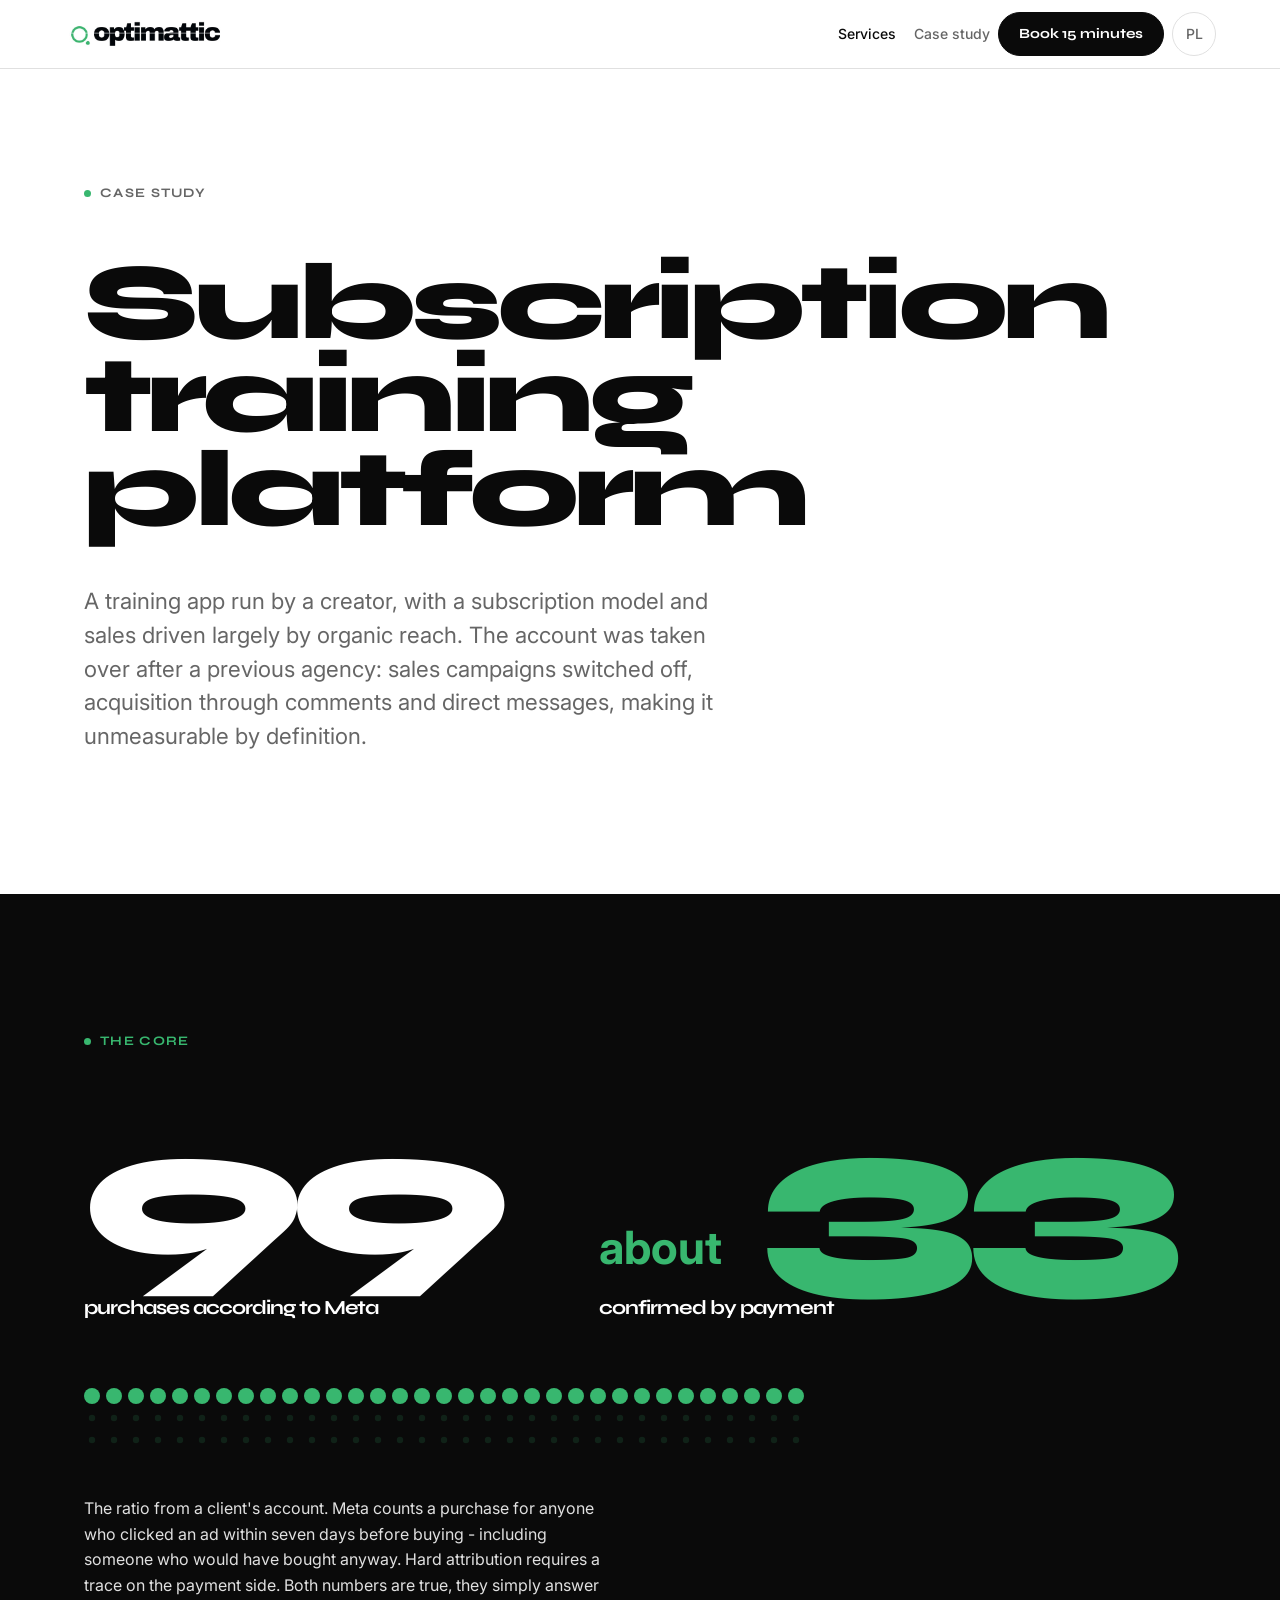
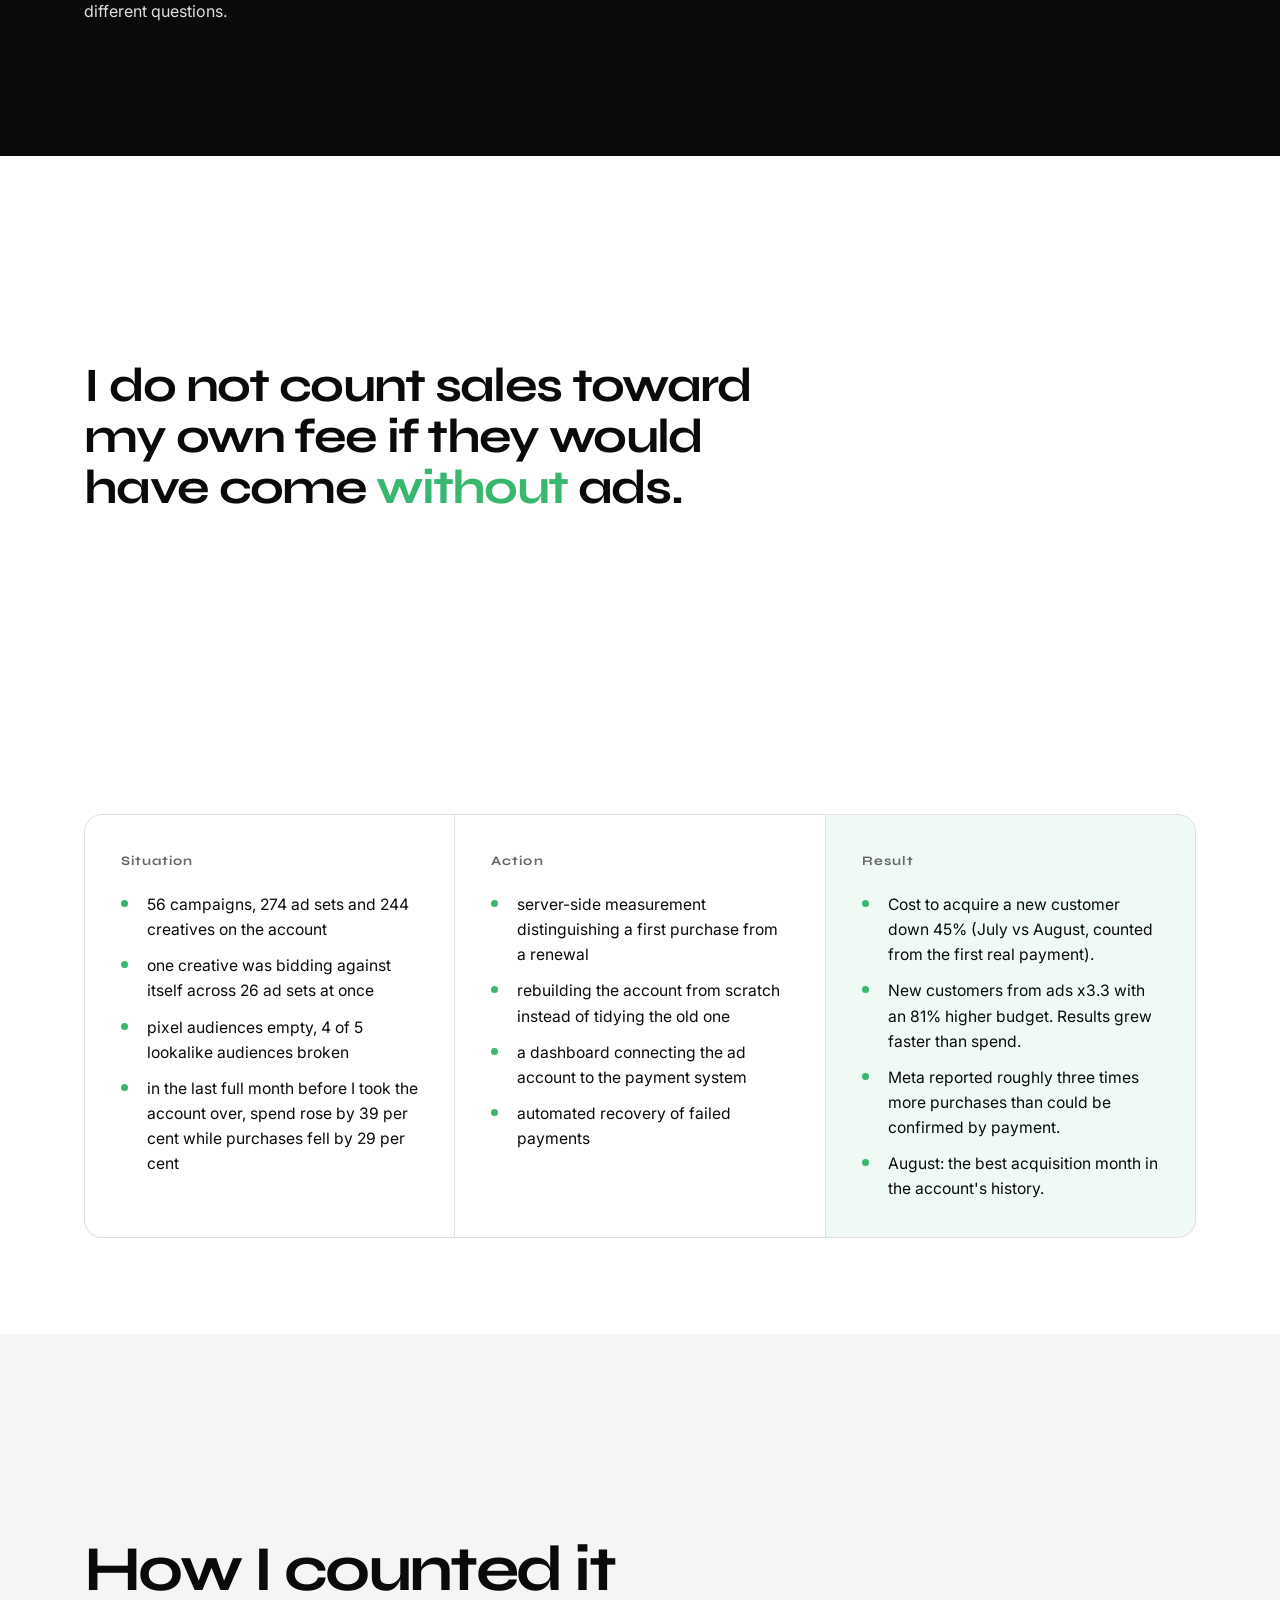
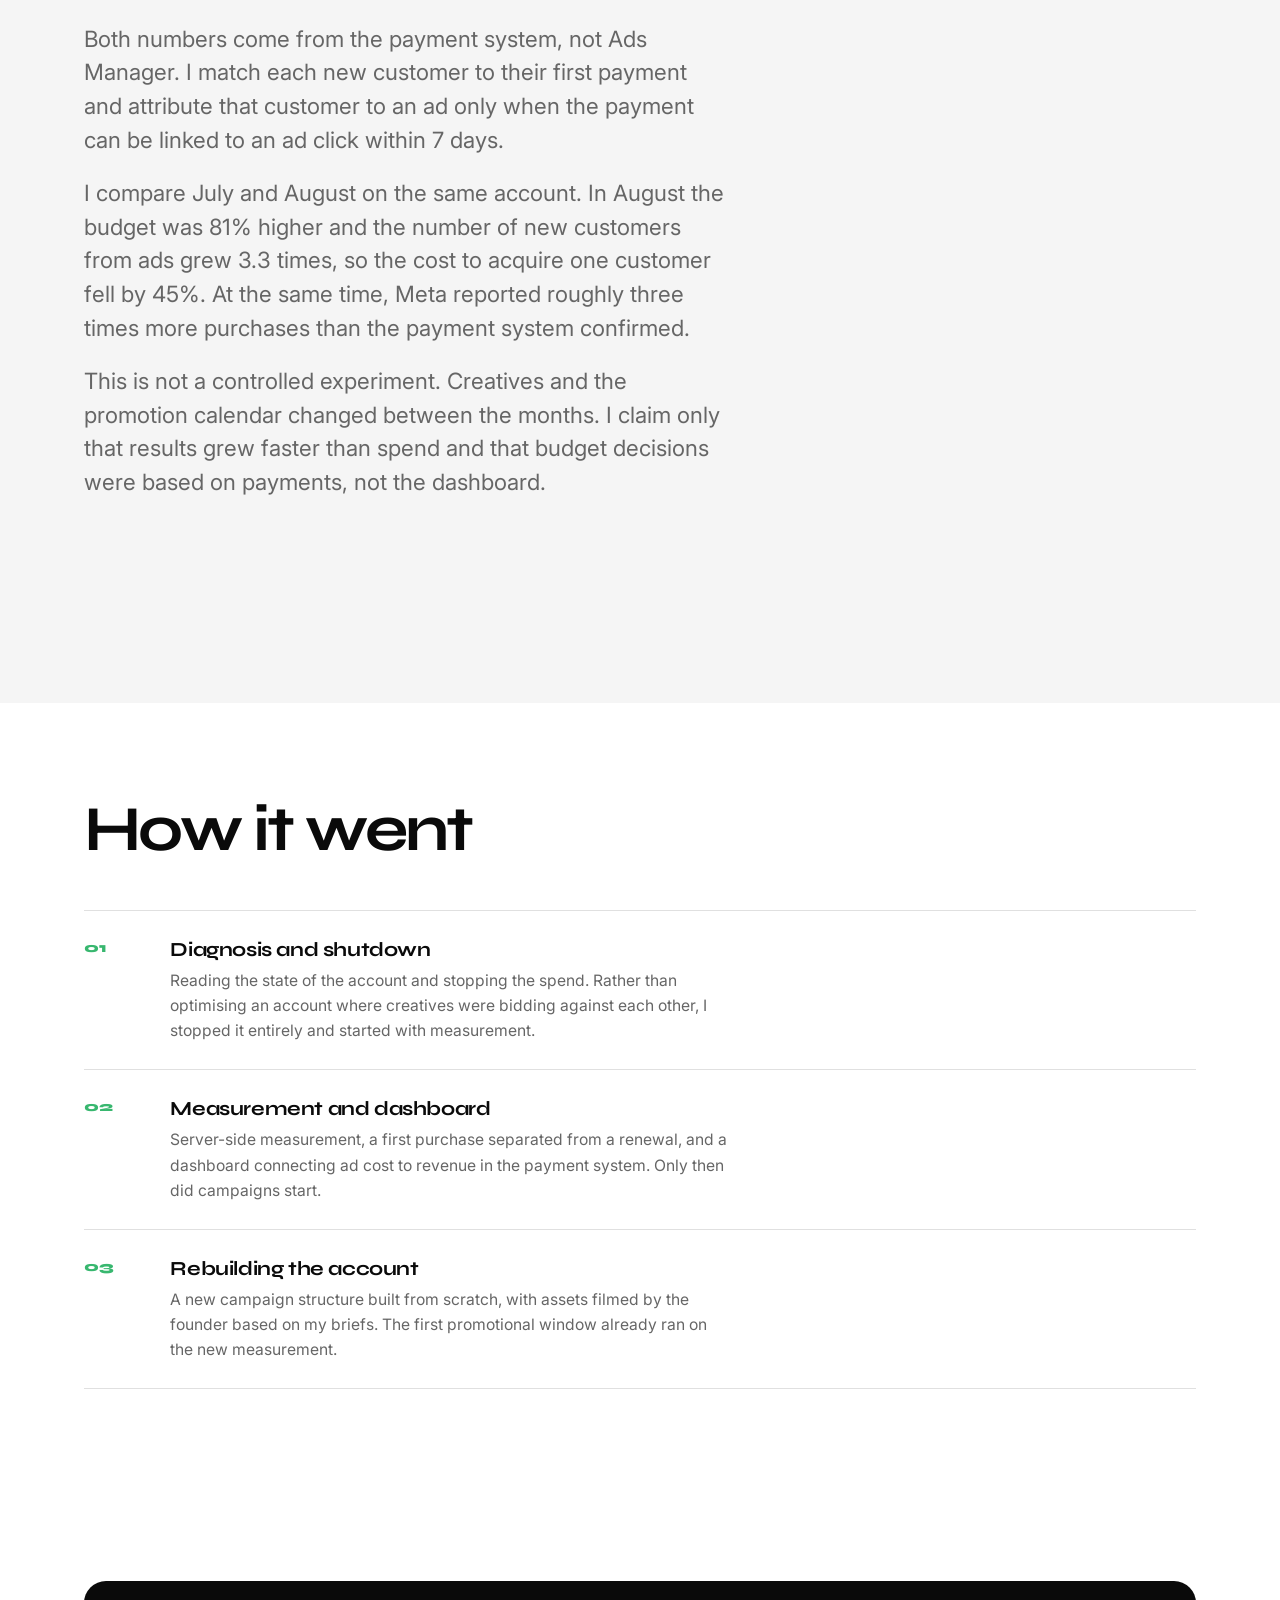
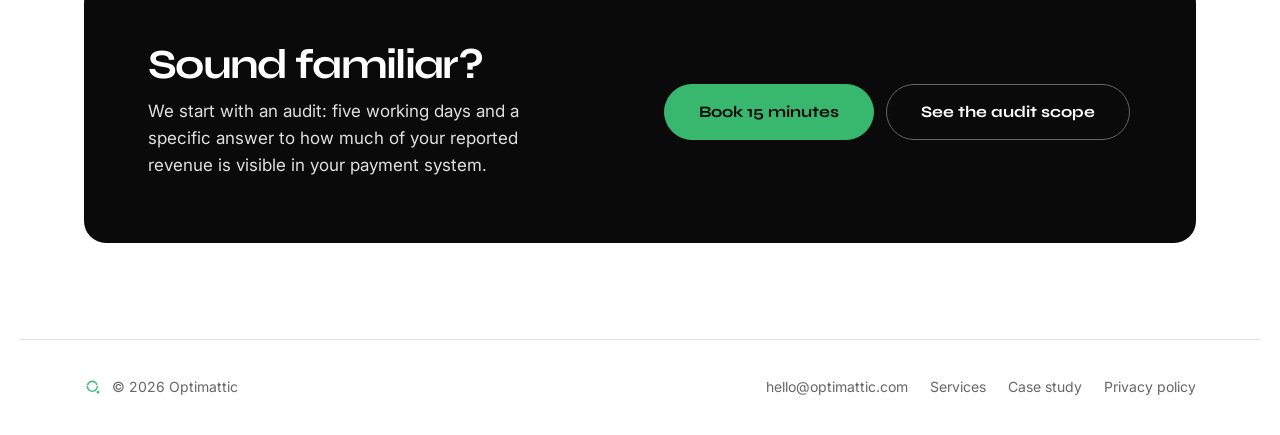
==== commit 3f744056: "chore: usunięcie numeru telefonu i "Toruń" ze stopki Codex job 1102-135523-9dc0 via codex-bridge" ====
--- a/case-en.html
+++ b/case-en.html
@@ -304,7 +304,6 @@
   <div class="footer__brand"><img src="favicon.png" alt="" width="18" height="18"><span>© 2026 Optimattic</span></div>
   <div class="footer__links">
     <a href="mailto:hello@optimattic.com">hello@optimattic.com</a>
-    <a href="tel:+48606221835">+48 606 221 835</a>
     <a href="marketing-en.html">Services</a>
     <a href="case-en.html">Case study</a>
     <a href="polityka-prywatnosci-aplikacji.html">Privacy policy</a>
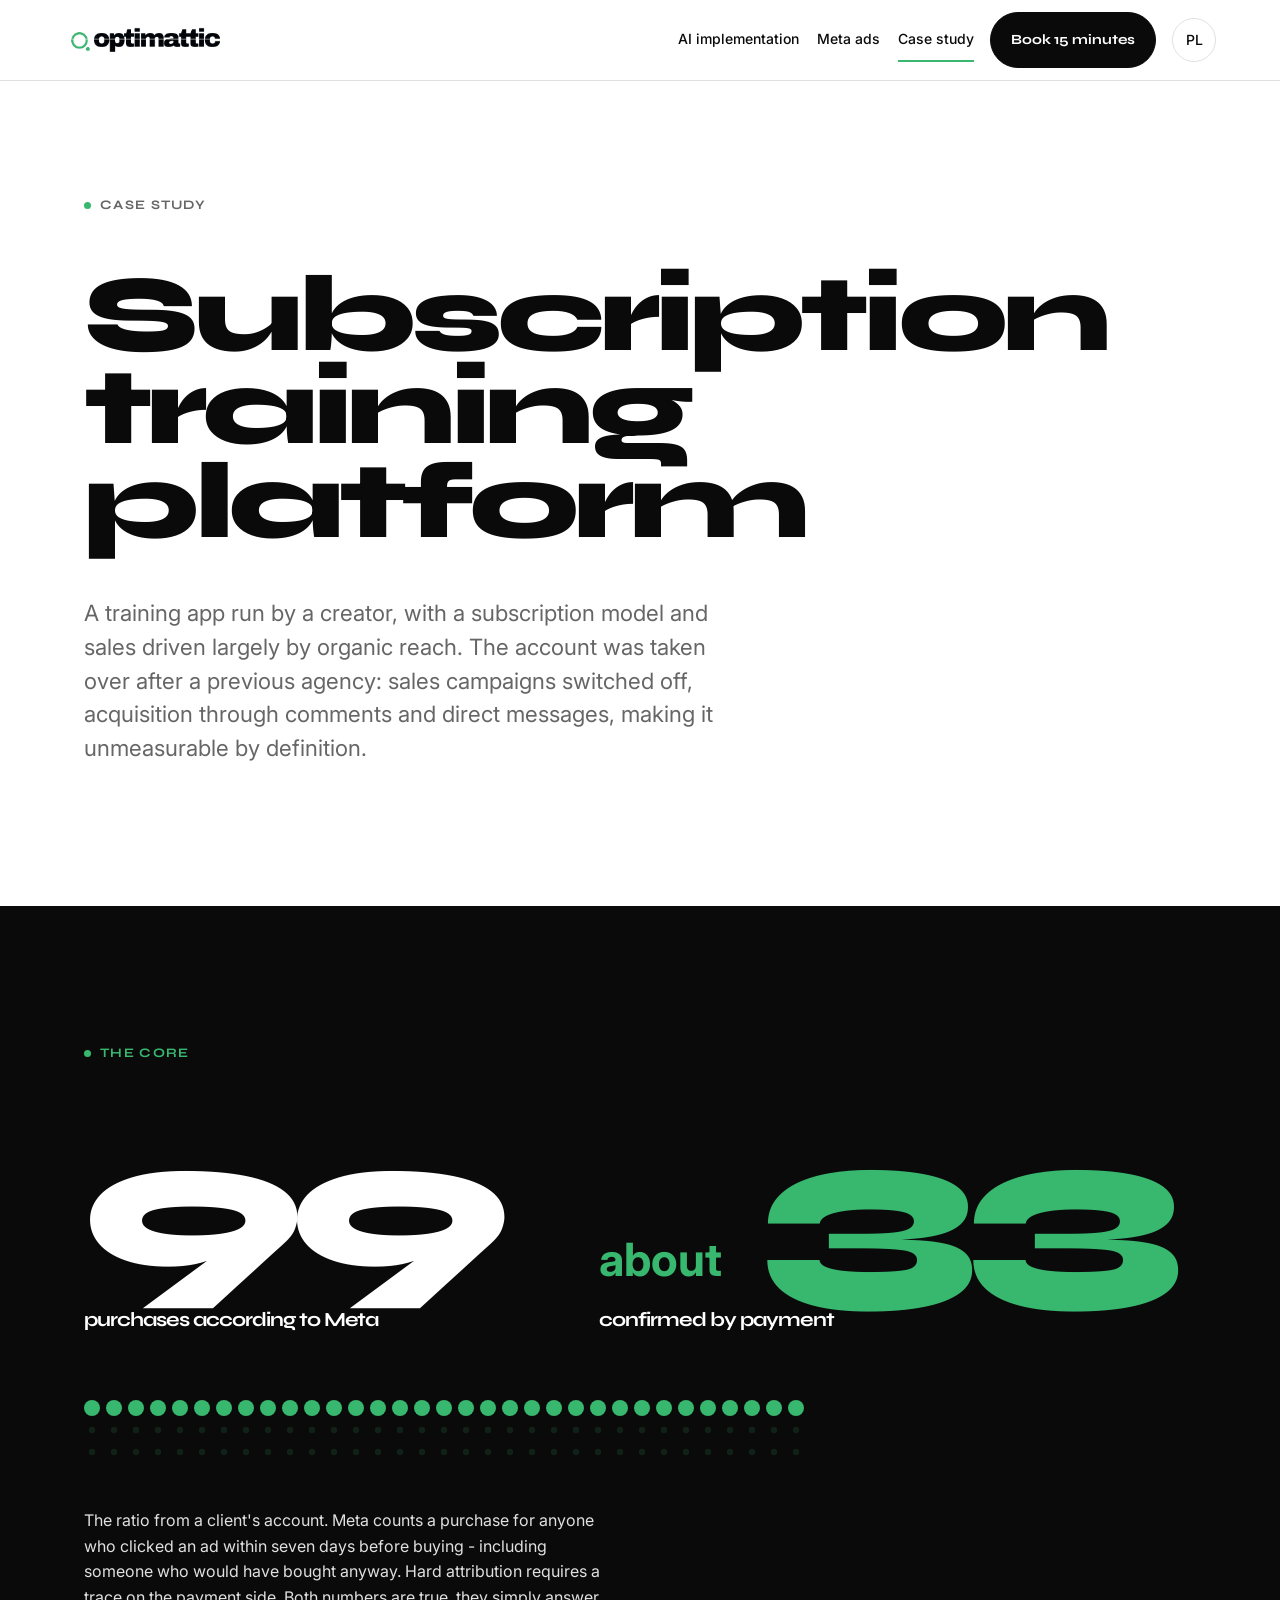
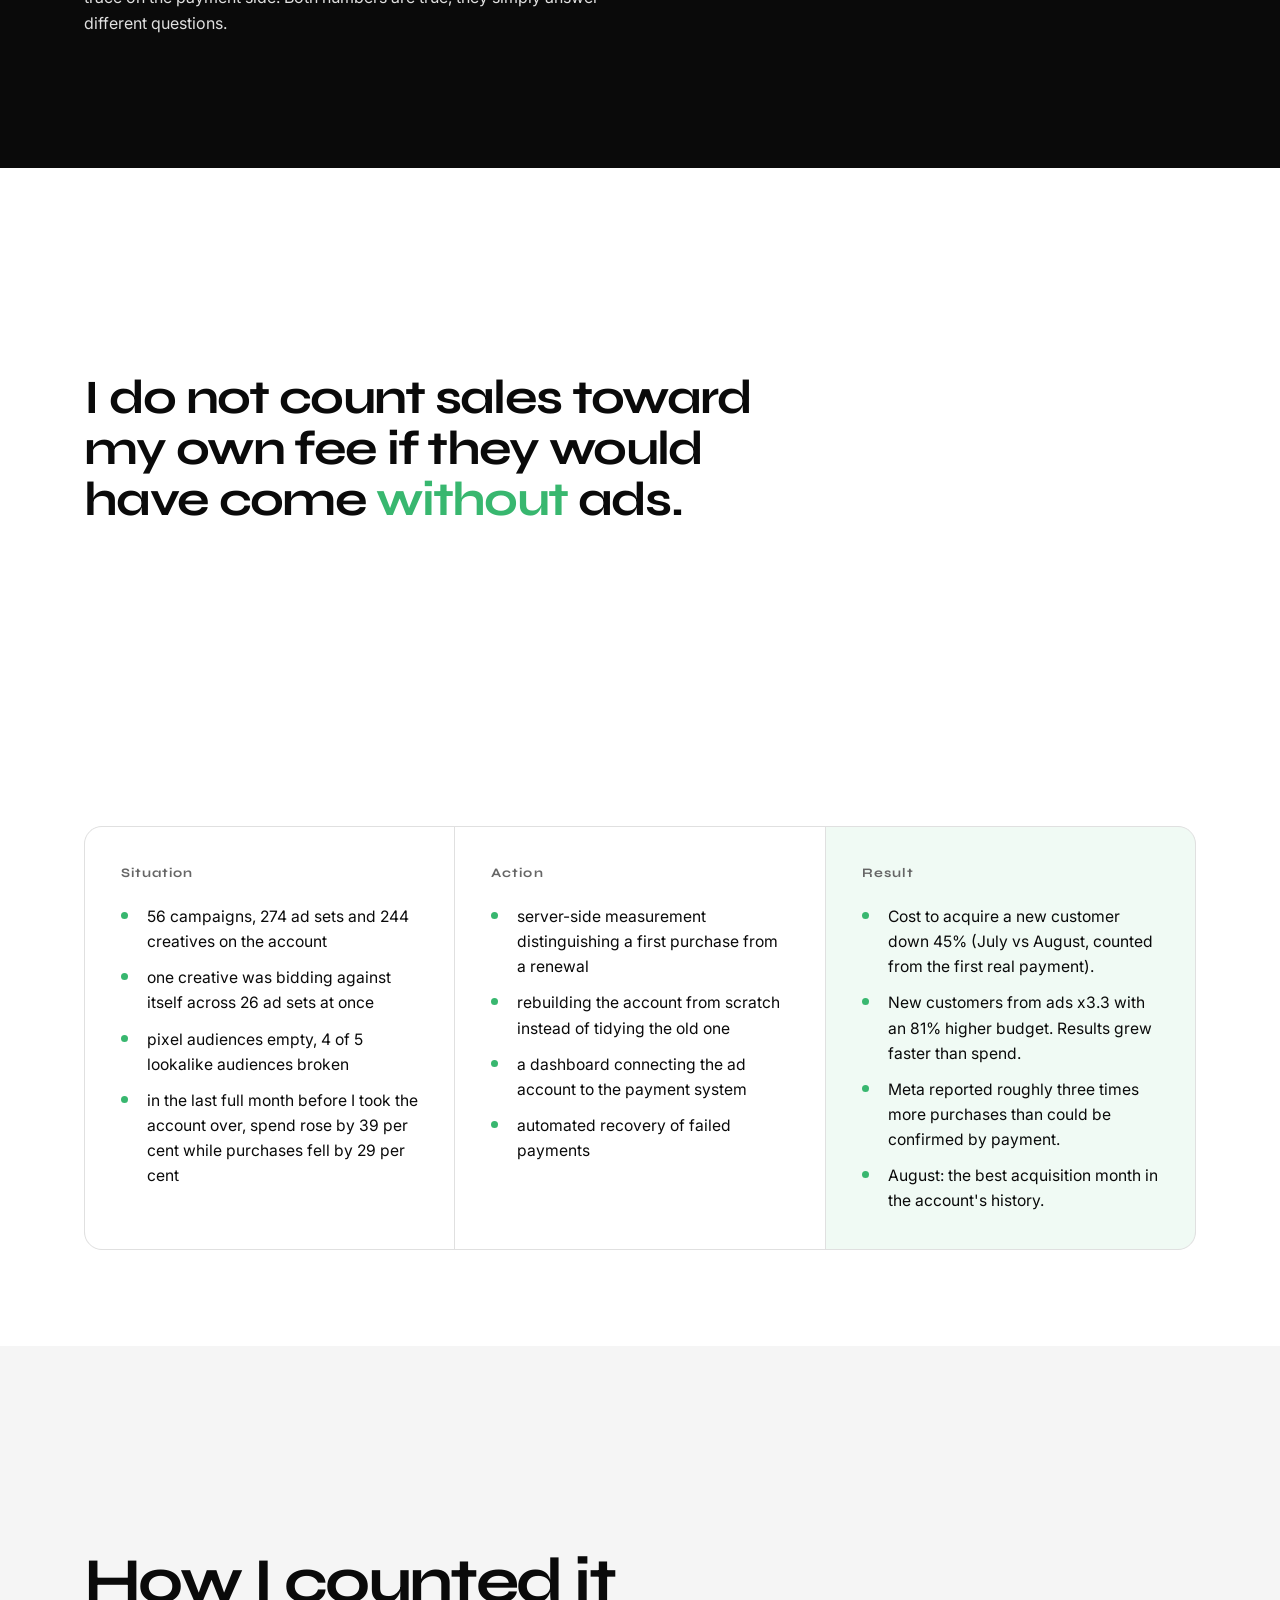
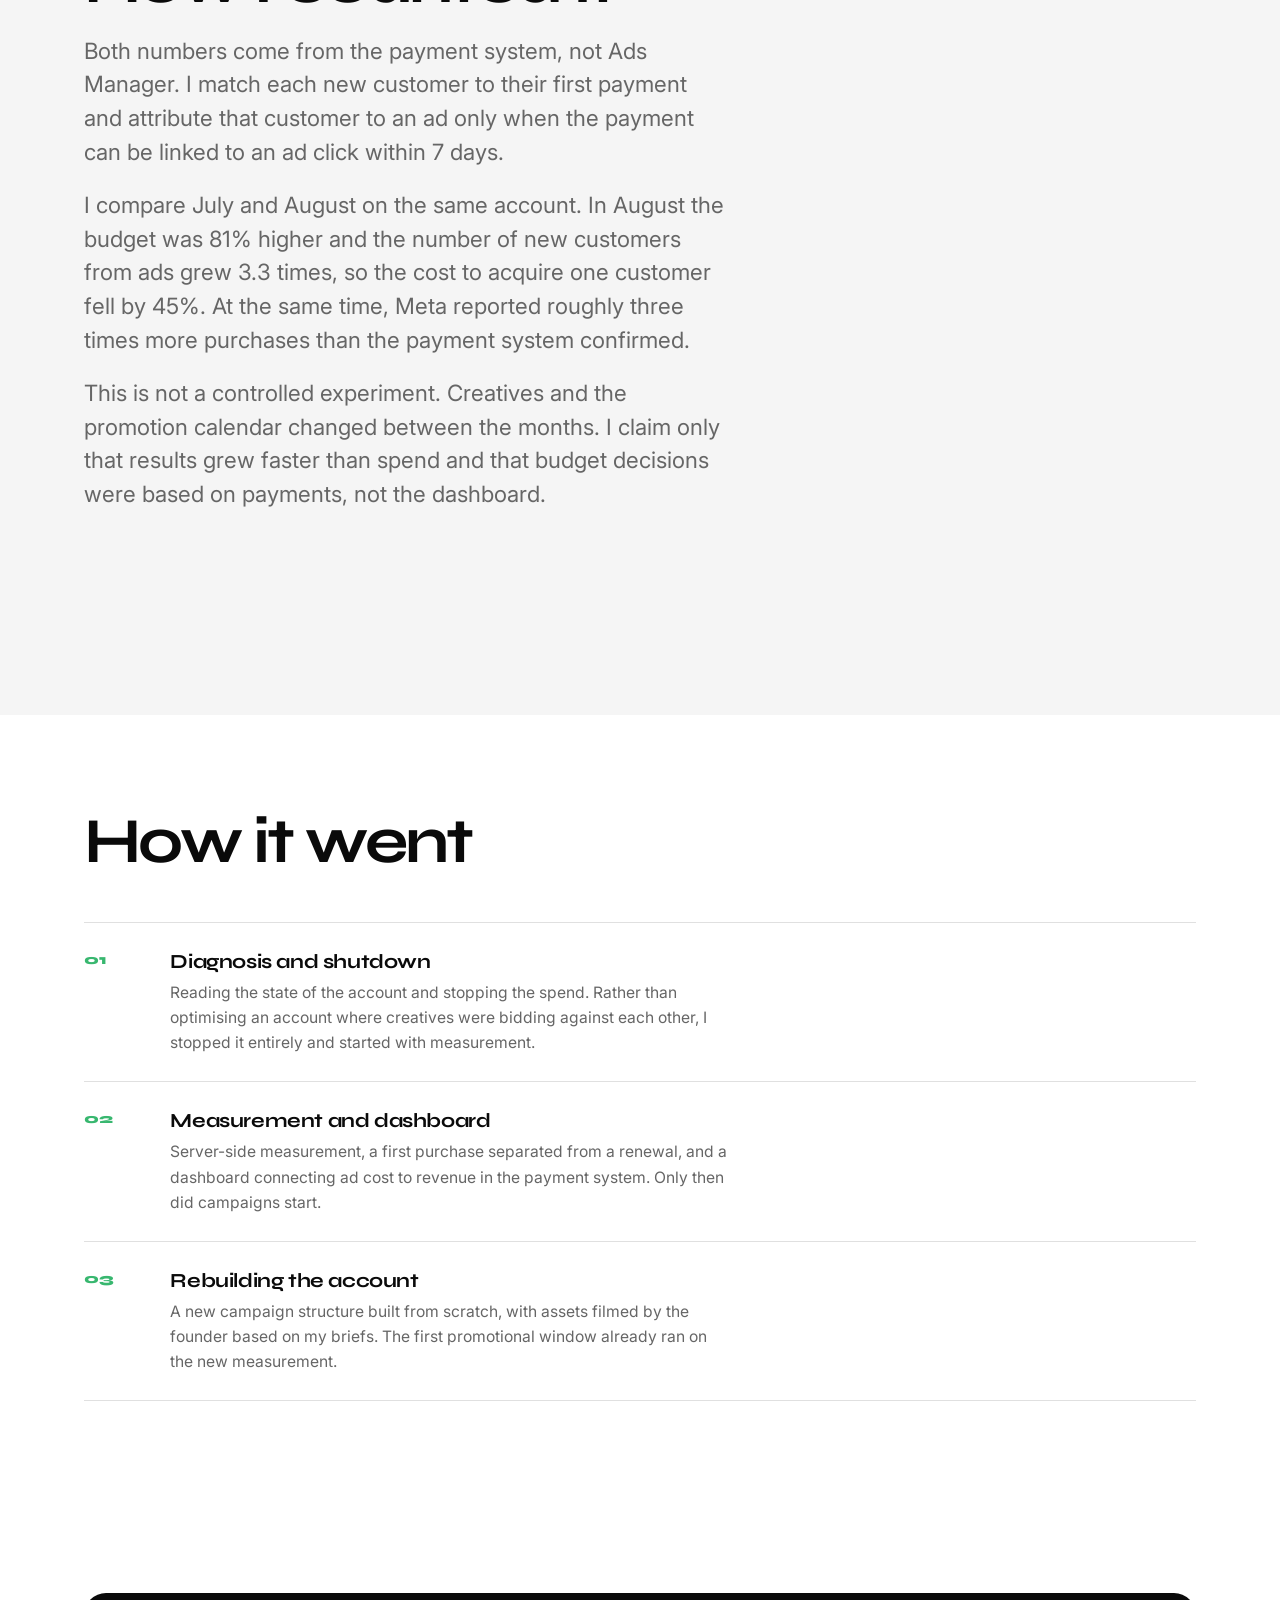
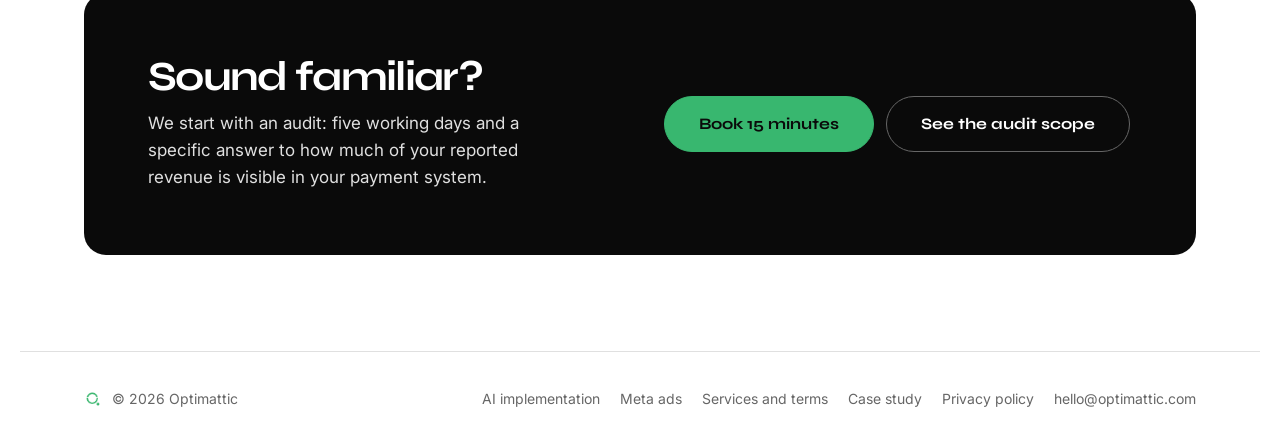
==== commit debce117: "feat: jedno menu i stopka na wszystkich stronach, wspólny site.css Codex job 1103-090509-220b via co" ====
--- a/case-en.html
+++ b/case-en.html
@@ -21,6 +21,7 @@
 <link rel="preconnect" href="https://fonts.googleapis.com">
 <link rel="preconnect" href="https://fonts.gstatic.com" crossorigin>
 <link href="https://fonts.googleapis.com/css2?family=Syne:wght@700;800&family=Inter:wght@400;500&display=swap" rel="stylesheet">
+<link rel="stylesheet" href="site.css?v=1">
 <style>
 :root{
   --black:#0A0A0A; --green:#38B76F; --mint:#E8F5ED; --mint-light:#F0FAF4;
@@ -30,6 +31,7 @@
   --ease:cubic-bezier(.22,.61,.36,1);
 }
 *,*::before,*::after{box-sizing:border-box}
+.visually-hidden{position:absolute;width:1px;height:1px;padding:0;margin:-1px;overflow:hidden;clip:rect(0,0,0,0);white-space:nowrap;border:0}
 html{scroll-behavior:smooth;-webkit-text-size-adjust:100%}
 @media (prefers-reduced-motion:reduce){html{scroll-behavior:auto}}
 body{margin:0;background:var(--white);color:var(--black);font-family:'Inter',system-ui,sans-serif;
@@ -62,19 +64,7 @@
 .grid-3>*{background:var(--white);padding:clamp(24px,3.2vw,36px)}
 .split{display:grid;gap:clamp(32px,6vw,80px);grid-template-columns:repeat(auto-fit,minmax(min(100%,320px),1fr));align-items:start}
 
-/* ---------- nav ---------- */
-.nav{position:sticky;top:0;z-index:60;display:flex;align-items:center;justify-content:space-between;gap:12px;
-  padding:12px var(--pad);background:rgba(255,255,255,.92);backdrop-filter:blur(6px);border-bottom:1px solid var(--border)}
-.nav img{height:26px;width:auto}
-.nav__right{display:flex;align-items:center;gap:8px}
-.nav__links{display:flex;align-items:center;gap:18px}
-.nav__link{color:var(--black);text-decoration:none;font-size:14px;font-weight:500;white-space:nowrap}
-.nav__link[aria-current="page"]{color:var(--gray)}
-.lang{display:inline-flex;align-items:center;justify-content:center;height:44px;min-width:44px;padding:0 12px;
-  border:1px solid var(--border);border-radius:100px;color:var(--gray);text-decoration:none;font-size:14px;font-weight:500;
-  transition:transform .25s var(--ease),opacity .25s var(--ease)}
-.lang:hover{color:var(--black);transform:translateY(-1px)}
-
+[id]{scroll-margin-top:84px}
 /* ---------- buttons (one motion pattern: translateY + opacity) ---------- */
 .btn{display:inline-flex;align-items:center;justify-content:center;height:56px;padding:0 34px;border:1px solid var(--black);
   border-radius:100px;background:var(--black);color:var(--white);text-decoration:none;cursor:pointer;
@@ -82,7 +72,6 @@
   transition:transform .25s var(--ease),opacity .25s var(--ease),background-color .25s var(--ease),border-color .25s var(--ease),color .25s var(--ease)}
 .btn:hover{background:var(--green);border-color:var(--green);color:var(--black);transform:translateY(-2px)}
 .btn:active{transform:translateY(0)}
-.btn--sm{height:44px;padding:0 20px;font-size:14px}
 .btn--ghost{background:transparent;color:var(--black);border-color:var(--border)}
 .btn--ghost:hover{background:transparent;color:var(--black);border-color:var(--black)}
 .btn--onDark{background:var(--green);border-color:var(--green);color:var(--black)}
@@ -185,18 +174,8 @@
   display:grid;gap:clamp(24px,4vw,48px);grid-template-columns:repeat(auto-fit,minmax(min(100%,280px),1fr));align-items:center}
 .cta p{color:var(--border);max-width:38ch}
 
-/* ---------- footer ---------- */
-.footer{border-top:1px solid var(--border);padding:36px var(--pad);display:flex;flex-wrap:wrap;gap:18px;
-  justify-content:space-between;align-items:center;max-width:var(--max);margin:0 auto}
-.footer__brand{display:flex;align-items:center;gap:10px}
-.footer img{height:18px}
-.footer span,.footer a{font-size:14px;color:var(--gray)}
-.footer a{text-decoration:none;transition:transform .25s var(--ease),opacity .25s var(--ease)}
-.footer a:hover{color:var(--black)}
-.footer__links{display:flex;flex-wrap:wrap;gap:22px}
-
-@media (max-width:600px){.btn{width:100%}.btn--sm,.btn-row .btn{width:auto}.form-foot .btn{width:100%}}
-@media (max-width:600px){.nav{padding-left:12px;padding-right:12px;gap:6px}.nav img{height:24px}.nav__right{gap:6px}.nav__links{gap:12px}.nav__right>.btn--sm{display:none}}
+@media (max-width:600px){.btn{width:100%}.btn-row .btn{width:auto}.form-foot .btn{width:100%}}
+@media (max-width:600px){[id]{scroll-margin-top:120px}}
 
 /* ---------- fork (moment wyboru) ---------- */
 .fork{position:relative}
@@ -221,13 +200,15 @@
 </head>
 <body>
 <a class="skip" href="#main">Skip to content</a>
-<header class="nav">
-  <a href="en.html" aria-label="Optimattic - home"><img src="logo.png" alt="Optimattic" width="500" height="80"></a>
-  <div class="nav__right">
-    <div class="nav__links"><a class="nav__link" href="marketing-en.html">Services</a><span class="nav__link" aria-current="page">Case study</span></div>
-    <a class="btn btn--sm" href="#" data-booking-url data-umami-event="booking-click" target="_blank" rel="noopener">Book 15 minutes</a>
-    <a class="lang" href="case.html" hreflang="pl" aria-label="Wersja polska">PL</a>
-  </div>
+<header class="site-header">
+  <a class="site-header__logo" href="en.html" aria-label="Optimattic - home"><img src="logo.png" alt="Optimattic" width="500" height="80"></a>
+  <nav class="site-header__links" aria-label="Main">
+    <a class="site-header__link" href="en.html">AI implementation</a>
+    <a class="site-header__link" href="meta-en.html">Meta ads</a>
+    <a class="site-header__link" href="case-en.html" aria-current="page">Case study</a>
+  </nav>
+  <a class="btn site-header__cta" href="https://calendar.app.google/GWuQbhH2p4hGBfy58" data-booking-url data-umami-event="booking-click" target="_blank" rel="noopener">Book 15 minutes</a>
+  <a class="site-header__lang" href="case.html" hreflang="pl" aria-label="Wersja polska">PL</a>
 </header>
 <main id="main">
 
@@ -242,11 +223,12 @@
   <div class="wrap">
     <div class="eyebrow signal__eyebrow">The core</div>
     <h2 id="signal-title" class="signal__row">
-      <span>
+      <span class="visually-hidden">Out of 99 purchases reported by Meta, about 33 were confirmed by payment (July-August 2026, subscription platform).</span>
+      <span aria-hidden="true">
         <span class="signal__num">99</span>
         <span class="signal__label">purchases according to Meta</span>
       </span>
-      <span class="signal__kept">
+      <span class="signal__kept" aria-hidden="true">
         <span class="signal__num signal__num--kept"><span class="signal__approx">about</span>33</span>
         <span class="signal__label">confirmed by payment</span>
       </span>
@@ -293,21 +275,23 @@
       <p>We start with an audit: five working days and a specific answer to how much of your reported revenue is visible in your payment system.</p>
     </div>
     <div class="btn-row">
-      <a class="btn btn--onDark" href="#" data-booking-url data-umami-event="booking-click" target="_blank" rel="noopener">Book 15 minutes</a>
+      <a class="btn btn--onDark" href="https://calendar.app.google/GWuQbhH2p4hGBfy58" data-booking-url data-umami-event="booking-click" target="_blank" rel="noopener">Book 15 minutes</a>
       <a class="btn btn--outlineDark" href="marketing-en.html#audyt" data-umami-event="audit-scope">See the audit scope</a>
     </div>
   </div>
 </section>
 </main>
 
-<footer class="footer">
-  <div class="footer__brand"><img src="favicon.png" alt="" width="18" height="18"><span>© 2026 Optimattic</span></div>
-  <div class="footer__links">
-    <a href="mailto:hello@optimattic.com">hello@optimattic.com</a>
-    <a href="marketing-en.html">Services</a>
+<footer class="site-footer">
+  <div class="site-footer__brand"><img src="favicon.png" alt="" width="18" height="18"><span>© 2026 Optimattic</span></div>
+  <nav class="site-footer__links" aria-label="Footer">
+    <a href="en.html">AI implementation</a>
+    <a href="meta-en.html">Meta ads</a>
+    <a href="marketing-en.html">Services and terms</a>
     <a href="case-en.html">Case study</a>
     <a href="polityka-prywatnosci-aplikacji.html">Privacy policy</a>
-  </div>
+    <a href="mailto:hello@optimattic.com">hello@optimattic.com</a>
+  </nav>
 </footer>
 <script>
 document.documentElement.classList.add('js');
--- a/site.css
+++ b/site.css
@@ -0,0 +1,24 @@
+.site-header,.site-header *,.site-footer,.site-footer *{box-sizing:border-box}
+.site-header{position:sticky;top:0;z-index:60;display:flex;align-items:center;justify-content:space-between;gap:16px;padding:12px clamp(20px,5vw,80px);background:rgba(255,255,255,.94);backdrop-filter:blur(8px);-webkit-backdrop-filter:blur(8px);border-bottom:1px solid var(--border,#E0E0E0)}
+.site-header__logo{display:block;flex:none}
+.site-header__logo img{display:block;width:auto;max-width:none;height:26px}
+.site-header__links{display:flex;align-items:center;justify-content:flex-end;flex-wrap:wrap;gap:4px 18px;margin-left:auto}
+.site-header__link{display:inline-flex;align-items:center;min-height:44px;border-bottom:2px solid transparent;color:var(--black,#0A0A0A);text-decoration:none;font-family:'Inter',system-ui,sans-serif;font-size:14px;font-weight:500;white-space:nowrap;transition:opacity .25s ease,transform .25s ease}
+.site-header__link:hover{opacity:.65;transform:translateY(-1px)}
+.site-header__link[aria-current="page"]{border-bottom-color:#38B76F}
+.site-header .site-header__cta{display:inline-flex;flex:none;align-items:center;justify-content:center;min-height:44px;width:auto;padding:8px 20px;border:1px solid var(--black,#0A0A0A);border-radius:100px;background:var(--black,#0A0A0A);color:var(--white,#FFFFFF);text-align:center;text-decoration:none;font-family:'Syne',system-ui,sans-serif;font-size:14px;font-weight:700;line-height:1.2;white-space:nowrap;transition:opacity .25s ease,transform .25s ease}
+.site-header .site-header__cta:hover{border-color:var(--black,#0A0A0A);background:var(--black,#0A0A0A);color:var(--white,#FFFFFF);opacity:.82;transform:translateY(-2px)}
+.site-header .site-header__cta:active{transform:translateY(0)}
+.site-header__lang{display:inline-flex;flex:none;align-items:center;justify-content:center;min-width:44px;min-height:44px;padding:0 12px;border:1px solid var(--border,#E0E0E0);border-radius:100px;color:var(--black,#0A0A0A);text-decoration:none;font-family:'Inter',system-ui,sans-serif;font-size:14px;font-weight:500;transition:opacity .25s ease,transform .25s ease}
+.site-header__lang:hover{opacity:.65;transform:translateY(-1px)}
+.site-header :focus-visible,.site-footer :focus-visible{outline:3px solid var(--black,#0A0A0A);outline-offset:3px}
+.site-footer{display:flex;align-items:center;justify-content:space-between;flex-wrap:wrap;gap:18px;max-width:var(--max,1240px);margin:0 auto;padding:36px var(--pad,clamp(20px,5vw,80px));border-top:1px solid var(--border,#E0E0E0);font-family:'Inter',system-ui,sans-serif}
+.site-footer__brand{display:flex;align-items:center;gap:10px}
+.site-footer__brand img{display:block;width:18px;height:18px}
+.site-footer__brand span,.site-footer__links a{color:var(--gray,#666666);font-size:14px}
+.site-footer__links{display:flex;align-items:center;flex-wrap:wrap;gap:8px 20px}
+.site-footer__links a{text-decoration:none;transition:opacity .25s ease,transform .25s ease}
+.site-footer__links a:hover{color:var(--black,#0A0A0A);opacity:.7;transform:translateY(-1px)}
+@media(max-width:900px) and (min-width:701px){.site-header{gap:8px;padding-right:12px;padding-left:12px}.site-header__logo img{height:22px}.site-header__links{gap:4px 10px}.site-header__link{font-size:12px}.site-header .site-header__cta{padding-right:10px;padding-left:10px;font-size:12px}}
+@media(max-width:700px){.site-header{display:grid;grid-template-columns:minmax(0,1fr) auto auto;gap:0 6px;padding:8px 12px}.site-header__logo{grid-column:1;grid-row:1;min-width:0}.site-header__logo img{width:auto;max-width:100%;height:clamp(16px,5vw,20px)}.site-header__links{grid-column:1/-1;grid-row:2;justify-content:flex-start;gap:0 12px;margin:0}.site-header__link{min-height:44px;font-size:12px}.site-header .site-header__cta{grid-column:2;grid-row:1;padding:0 8px;font-size:12px}.site-header__lang{grid-column:3;grid-row:1}}
+@media(prefers-reduced-motion:reduce){.site-header__link,.site-header__cta,.site-header__lang,.site-footer__links a{transition:none!important;transform:none!important}}
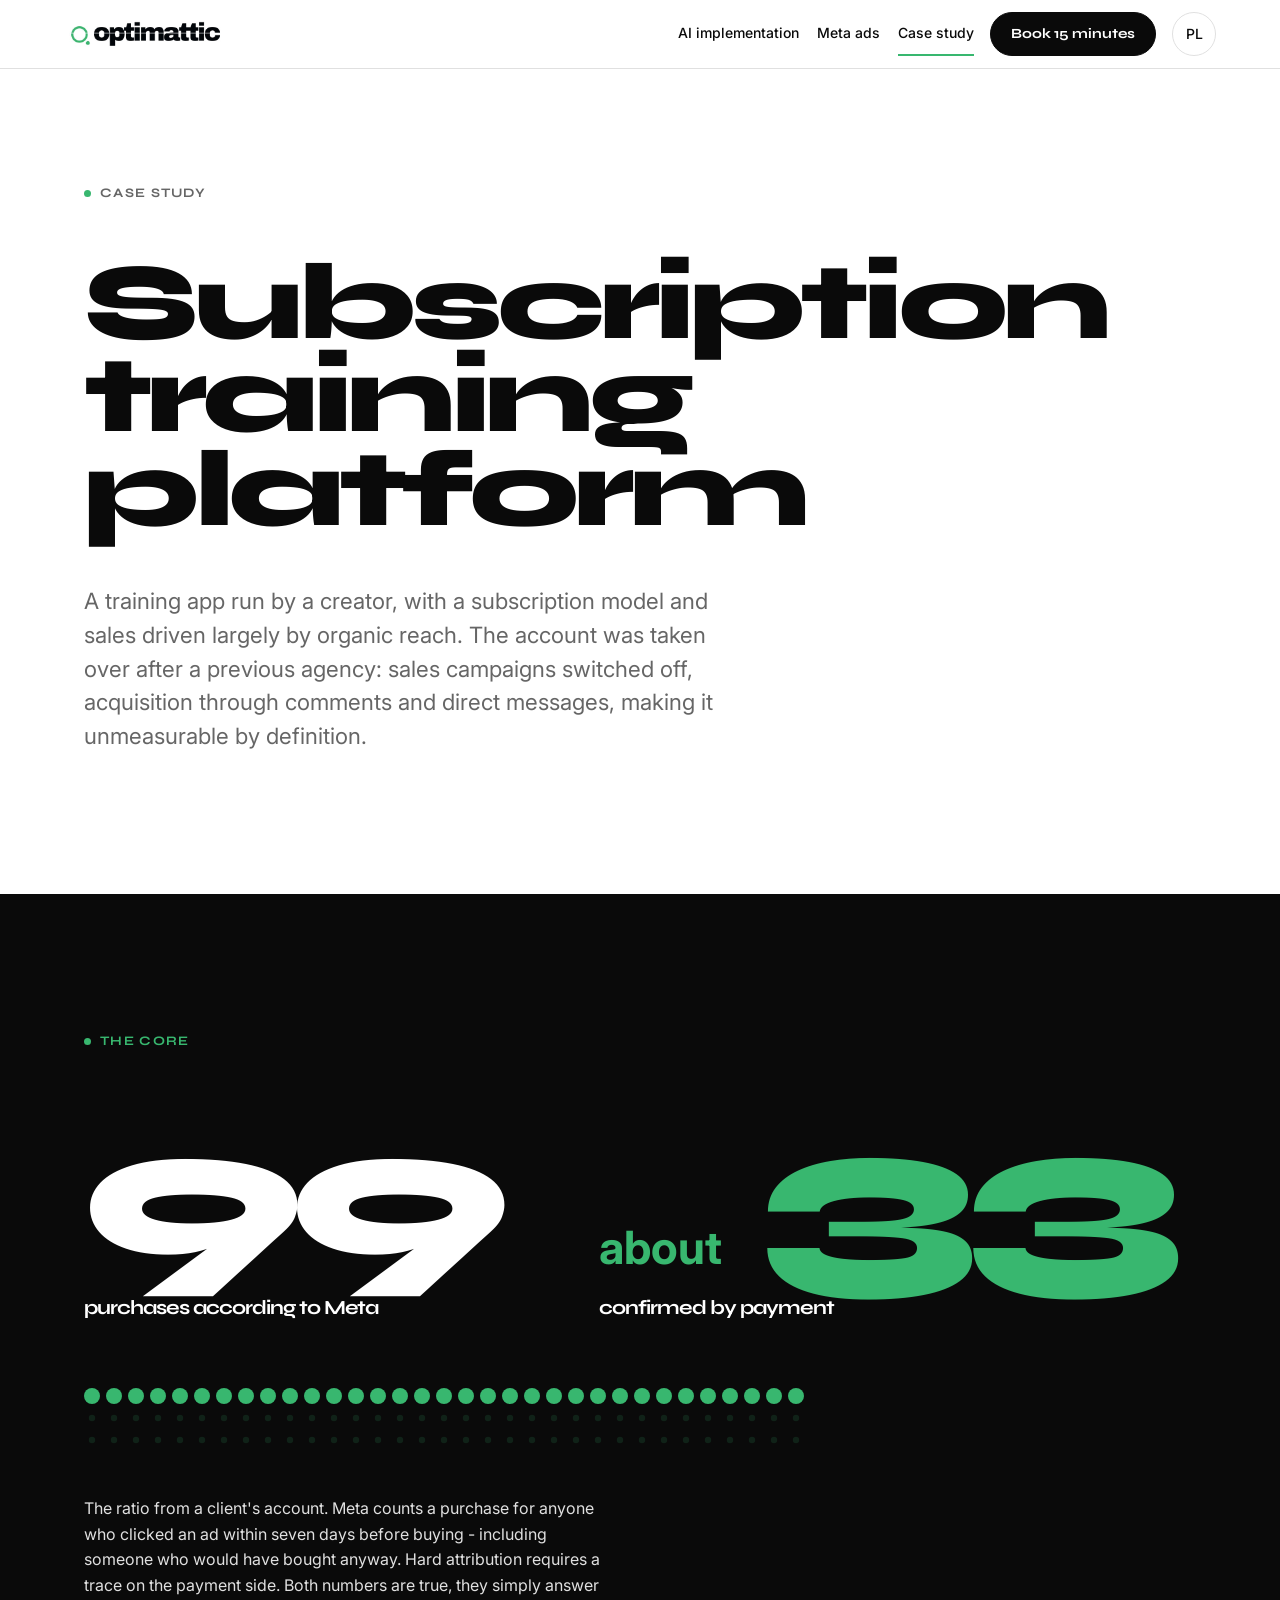
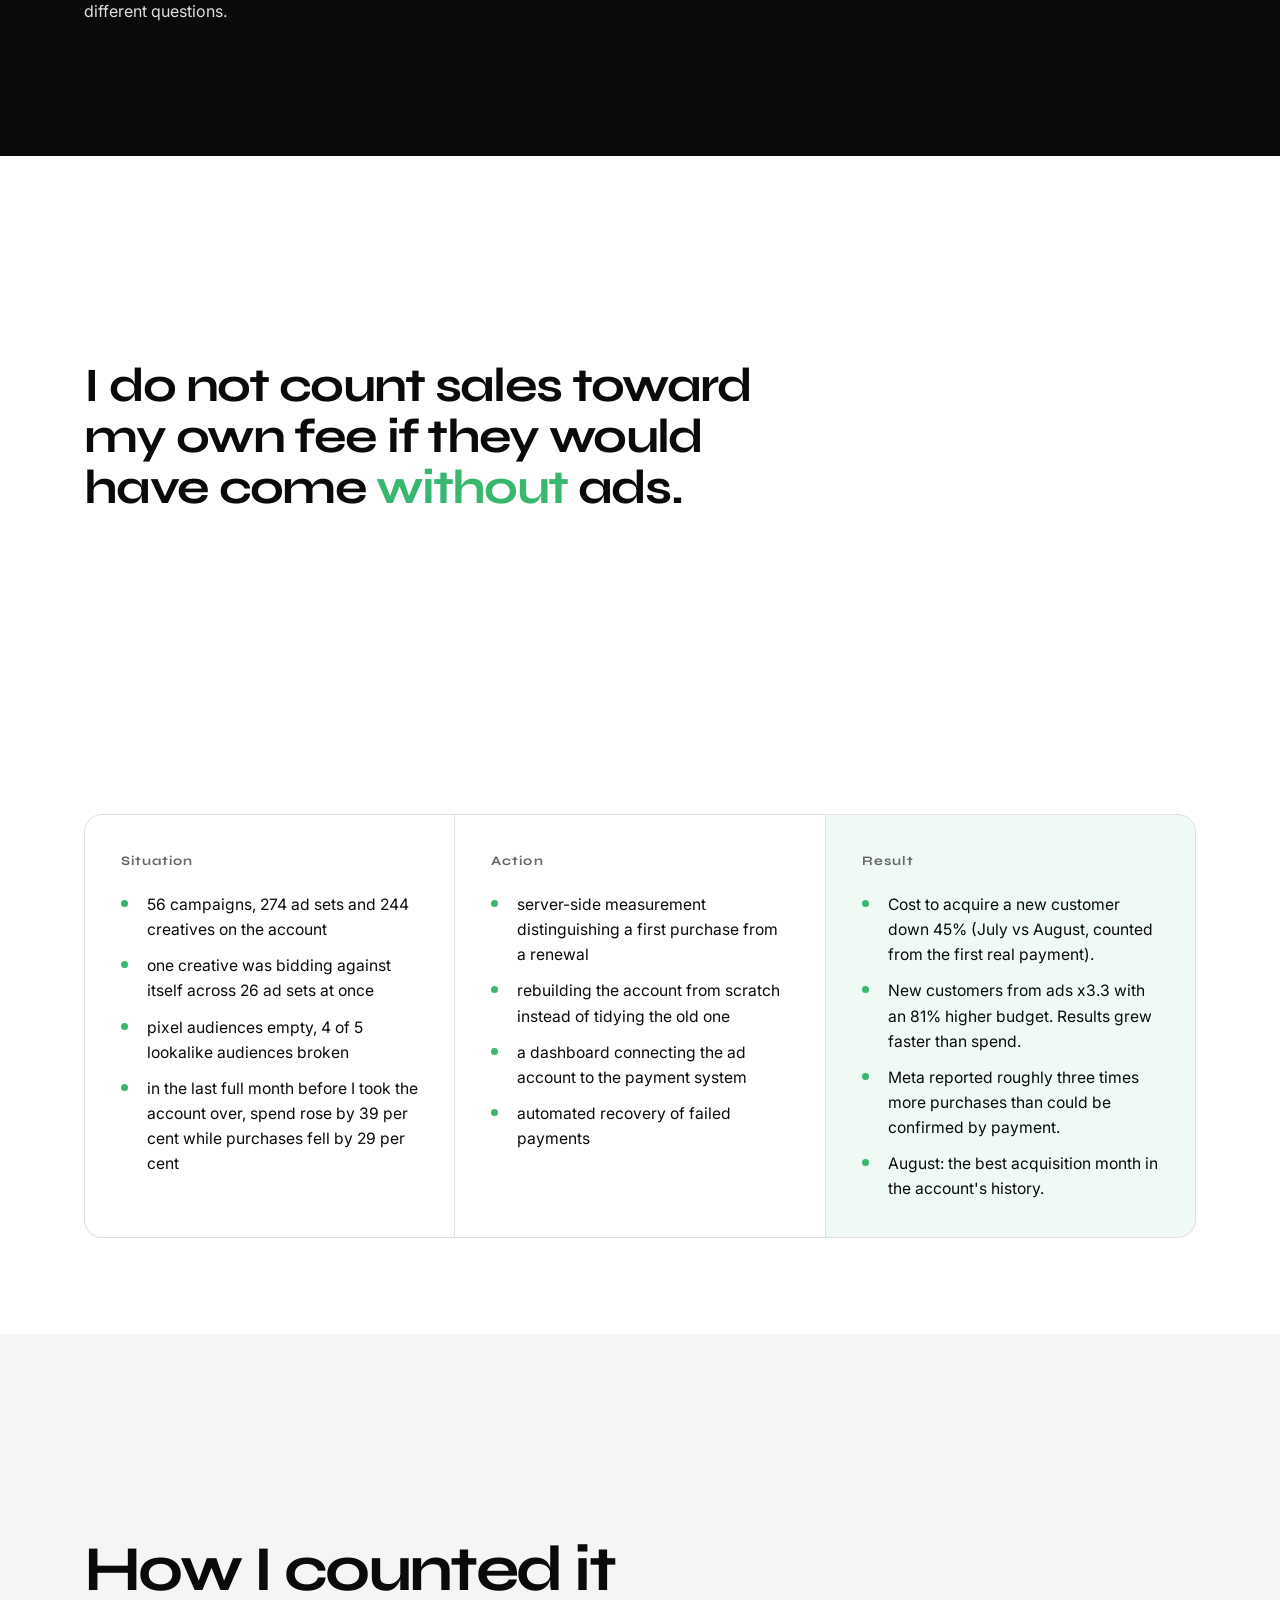
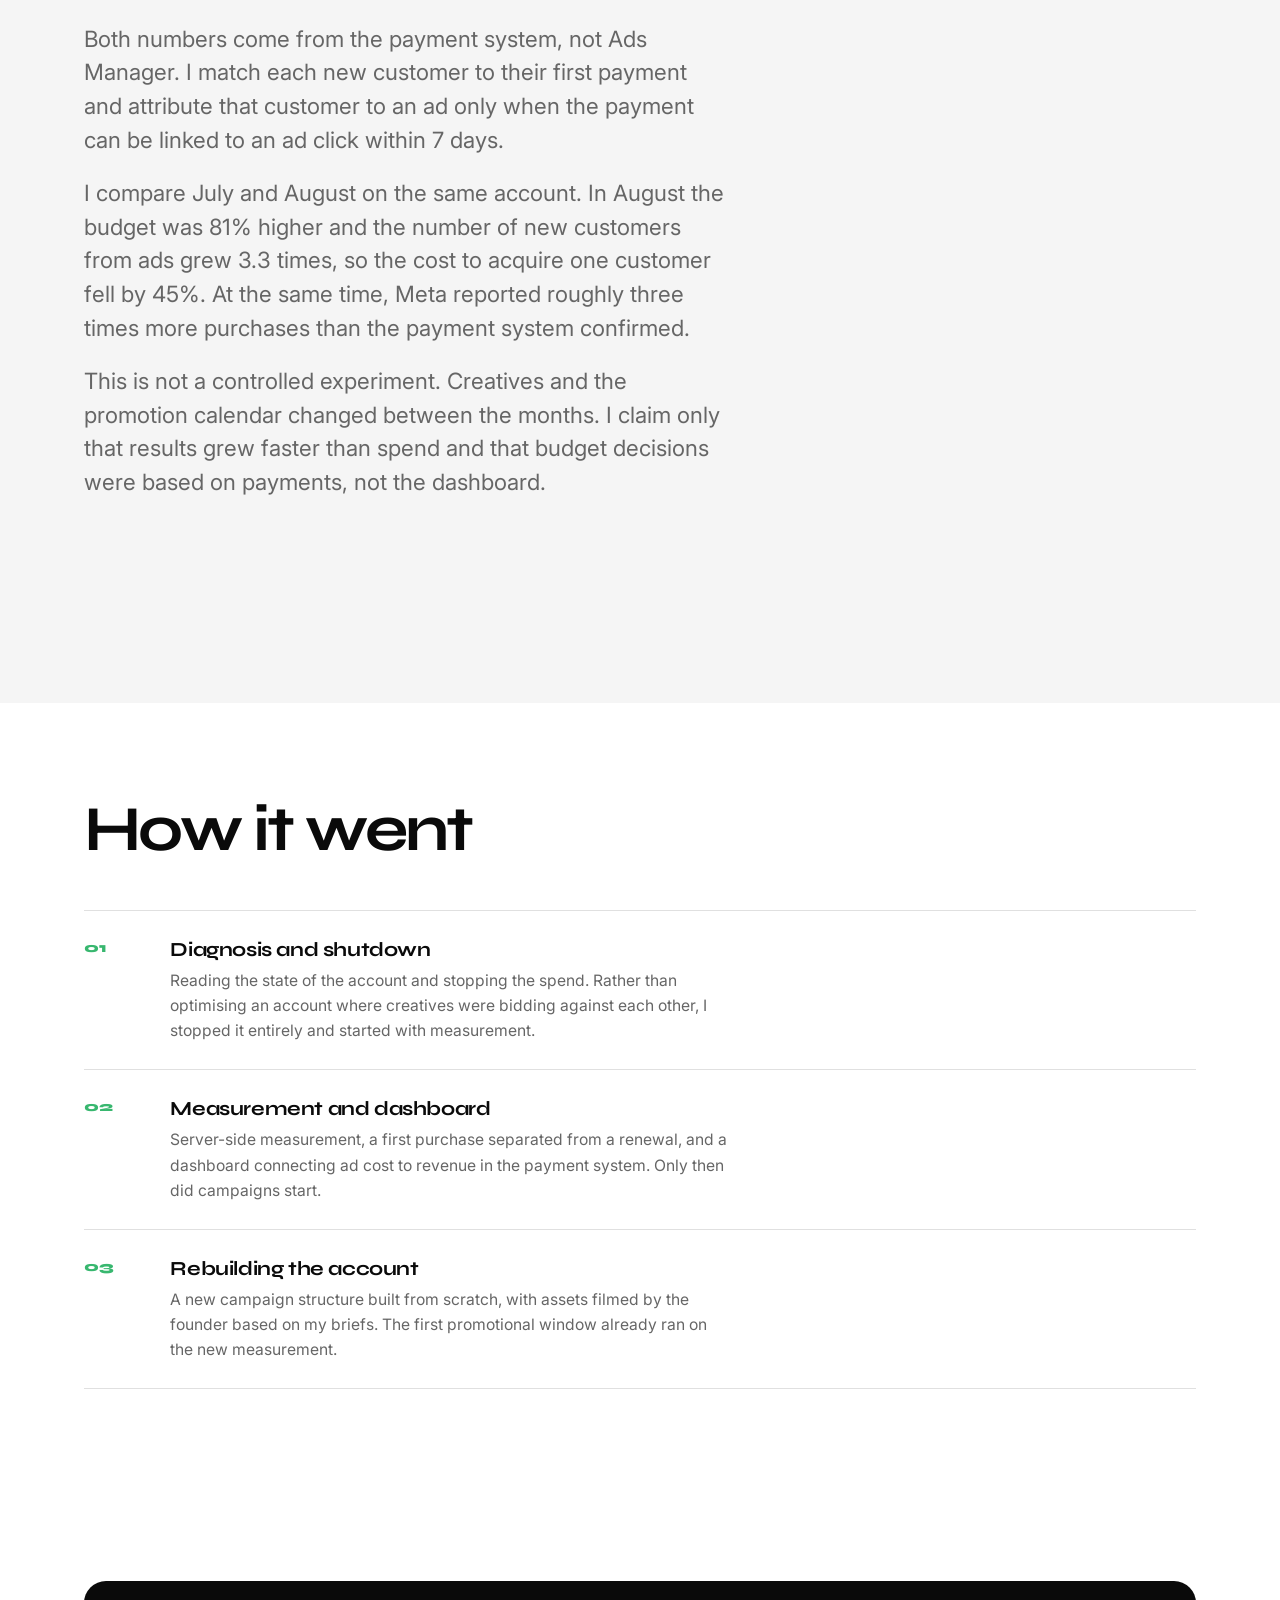
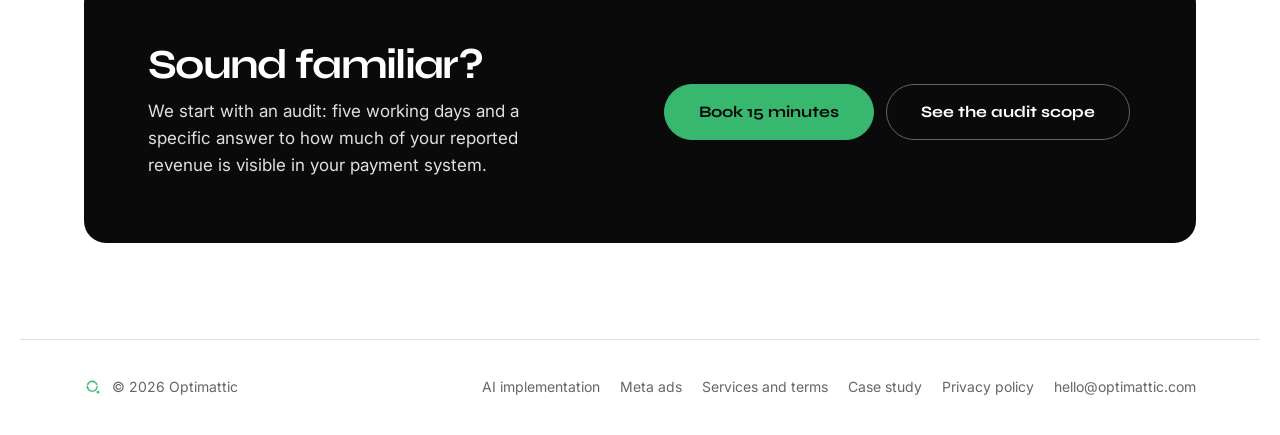
==== commit 395ae162: "fix: jednakowa wysokość przycisku w nagłówku na wszystkich stronach Codex job 1103-091136-b31a via c" ====
--- a/case-en.html
+++ b/case-en.html
@@ -21,7 +21,7 @@
 <link rel="preconnect" href="https://fonts.googleapis.com">
 <link rel="preconnect" href="https://fonts.gstatic.com" crossorigin>
 <link href="https://fonts.googleapis.com/css2?family=Syne:wght@700;800&family=Inter:wght@400;500&display=swap" rel="stylesheet">
-<link rel="stylesheet" href="site.css?v=1">
+<link rel="stylesheet" href="site.css?v=2">
 <style>
 :root{
   --black:#0A0A0A; --green:#38B76F; --mint:#E8F5ED; --mint-light:#F0FAF4;
@@ -175,7 +175,7 @@
 .cta p{color:var(--border);max-width:38ch}
 
 @media (max-width:600px){.btn{width:100%}.btn-row .btn{width:auto}.form-foot .btn{width:100%}}
-@media (max-width:600px){[id]{scroll-margin-top:120px}}
+@media (max-width:700px){[id]{scroll-margin-top:120px}}
 
 /* ---------- fork (moment wyboru) ---------- */
 .fork{position:relative}
--- a/site.css
+++ b/site.css
@@ -6,7 +6,7 @@
 .site-header__link{display:inline-flex;align-items:center;min-height:44px;border-bottom:2px solid transparent;color:var(--black,#0A0A0A);text-decoration:none;font-family:'Inter',system-ui,sans-serif;font-size:14px;font-weight:500;white-space:nowrap;transition:opacity .25s ease,transform .25s ease}
 .site-header__link:hover{opacity:.65;transform:translateY(-1px)}
 .site-header__link[aria-current="page"]{border-bottom-color:#38B76F}
-.site-header .site-header__cta{display:inline-flex;flex:none;align-items:center;justify-content:center;min-height:44px;width:auto;padding:8px 20px;border:1px solid var(--black,#0A0A0A);border-radius:100px;background:var(--black,#0A0A0A);color:var(--white,#FFFFFF);text-align:center;text-decoration:none;font-family:'Syne',system-ui,sans-serif;font-size:14px;font-weight:700;line-height:1.2;white-space:nowrap;transition:opacity .25s ease,transform .25s ease}
+.site-header .site-header__cta{display:inline-flex;flex:none;align-items:center;justify-content:center;min-height:44px;height:auto;width:auto;padding:8px 20px;border:1px solid var(--black,#0A0A0A);border-radius:100px;background:var(--black,#0A0A0A);color:var(--white,#FFFFFF);text-align:center;text-decoration:none;font-family:'Syne',system-ui,sans-serif;font-size:14px;font-weight:700;line-height:1.2;white-space:nowrap;transition:opacity .25s ease,transform .25s ease}
 .site-header .site-header__cta:hover{border-color:var(--black,#0A0A0A);background:var(--black,#0A0A0A);color:var(--white,#FFFFFF);opacity:.82;transform:translateY(-2px)}
 .site-header .site-header__cta:active{transform:translateY(0)}
 .site-header__lang{display:inline-flex;flex:none;align-items:center;justify-content:center;min-width:44px;min-height:44px;padding:0 12px;border:1px solid var(--border,#E0E0E0);border-radius:100px;color:var(--black,#0A0A0A);text-decoration:none;font-family:'Inter',system-ui,sans-serif;font-size:14px;font-weight:500;transition:opacity .25s ease,transform .25s ease}
